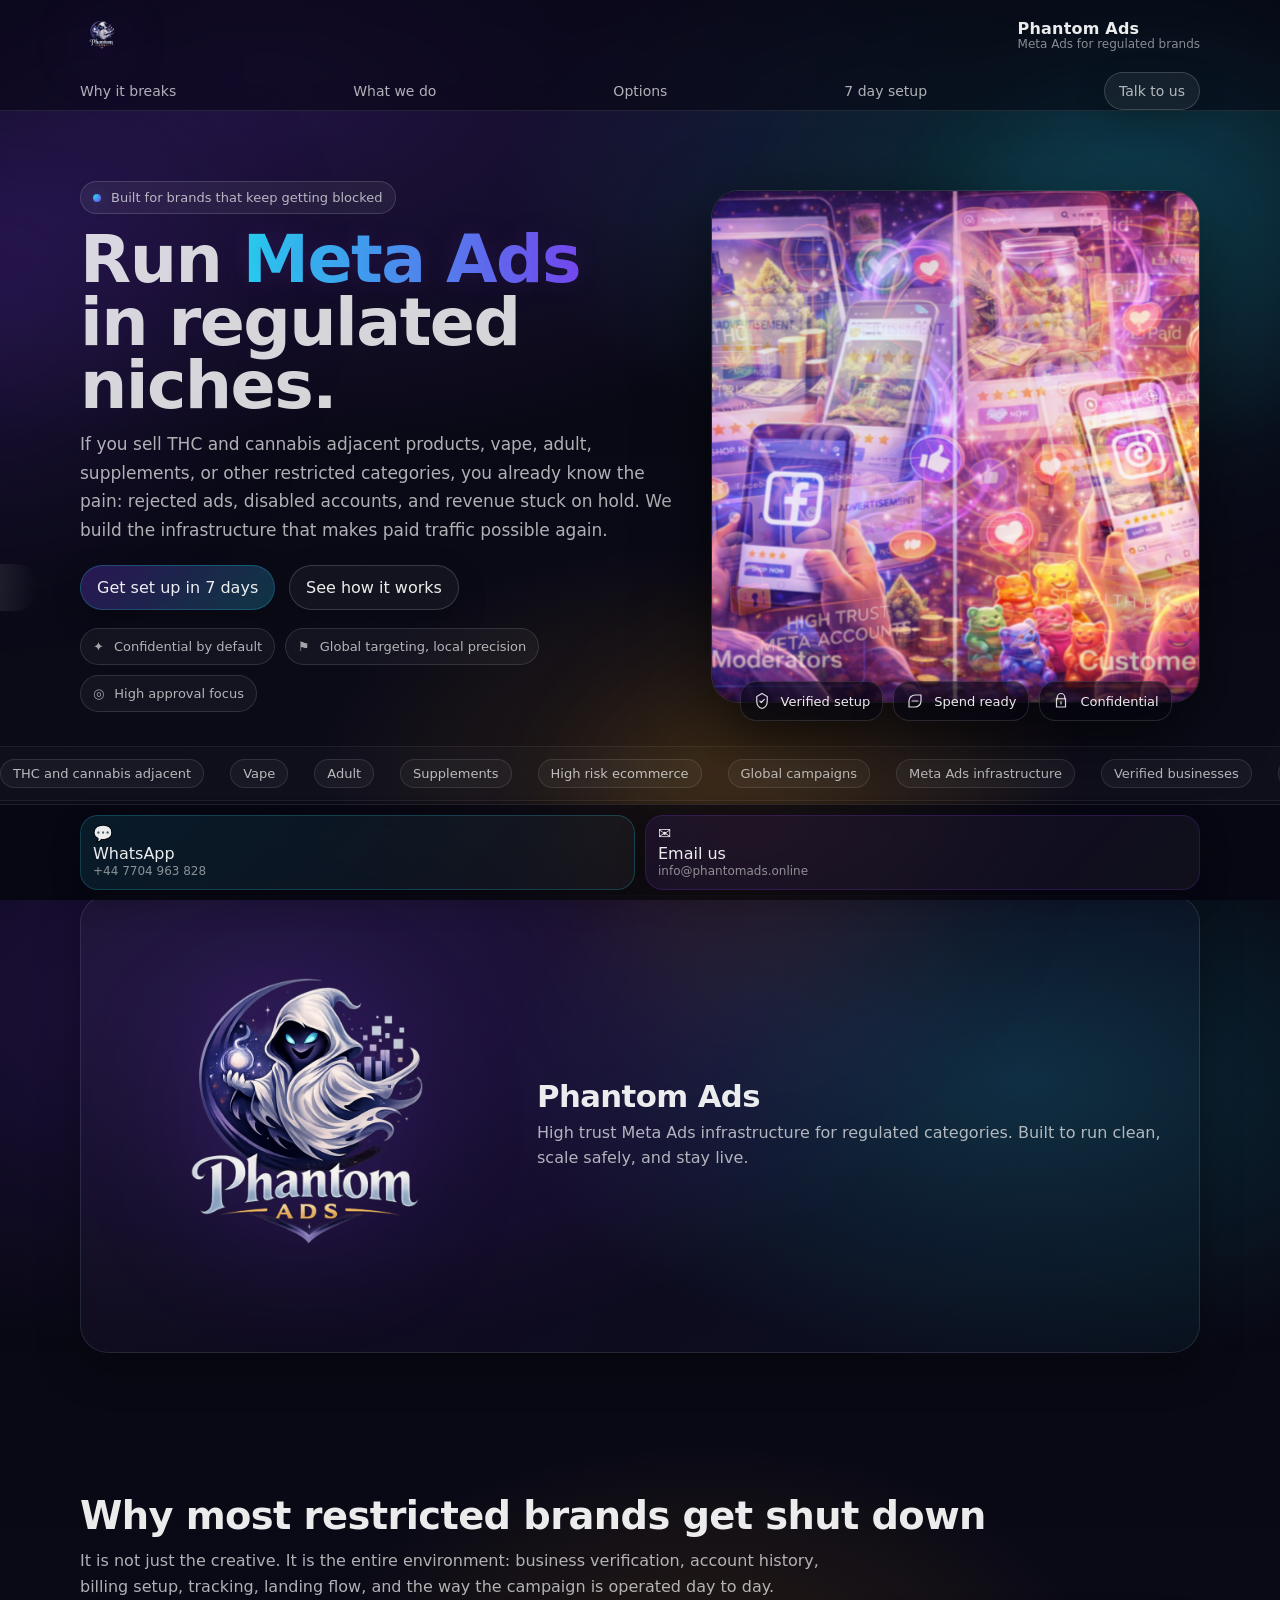
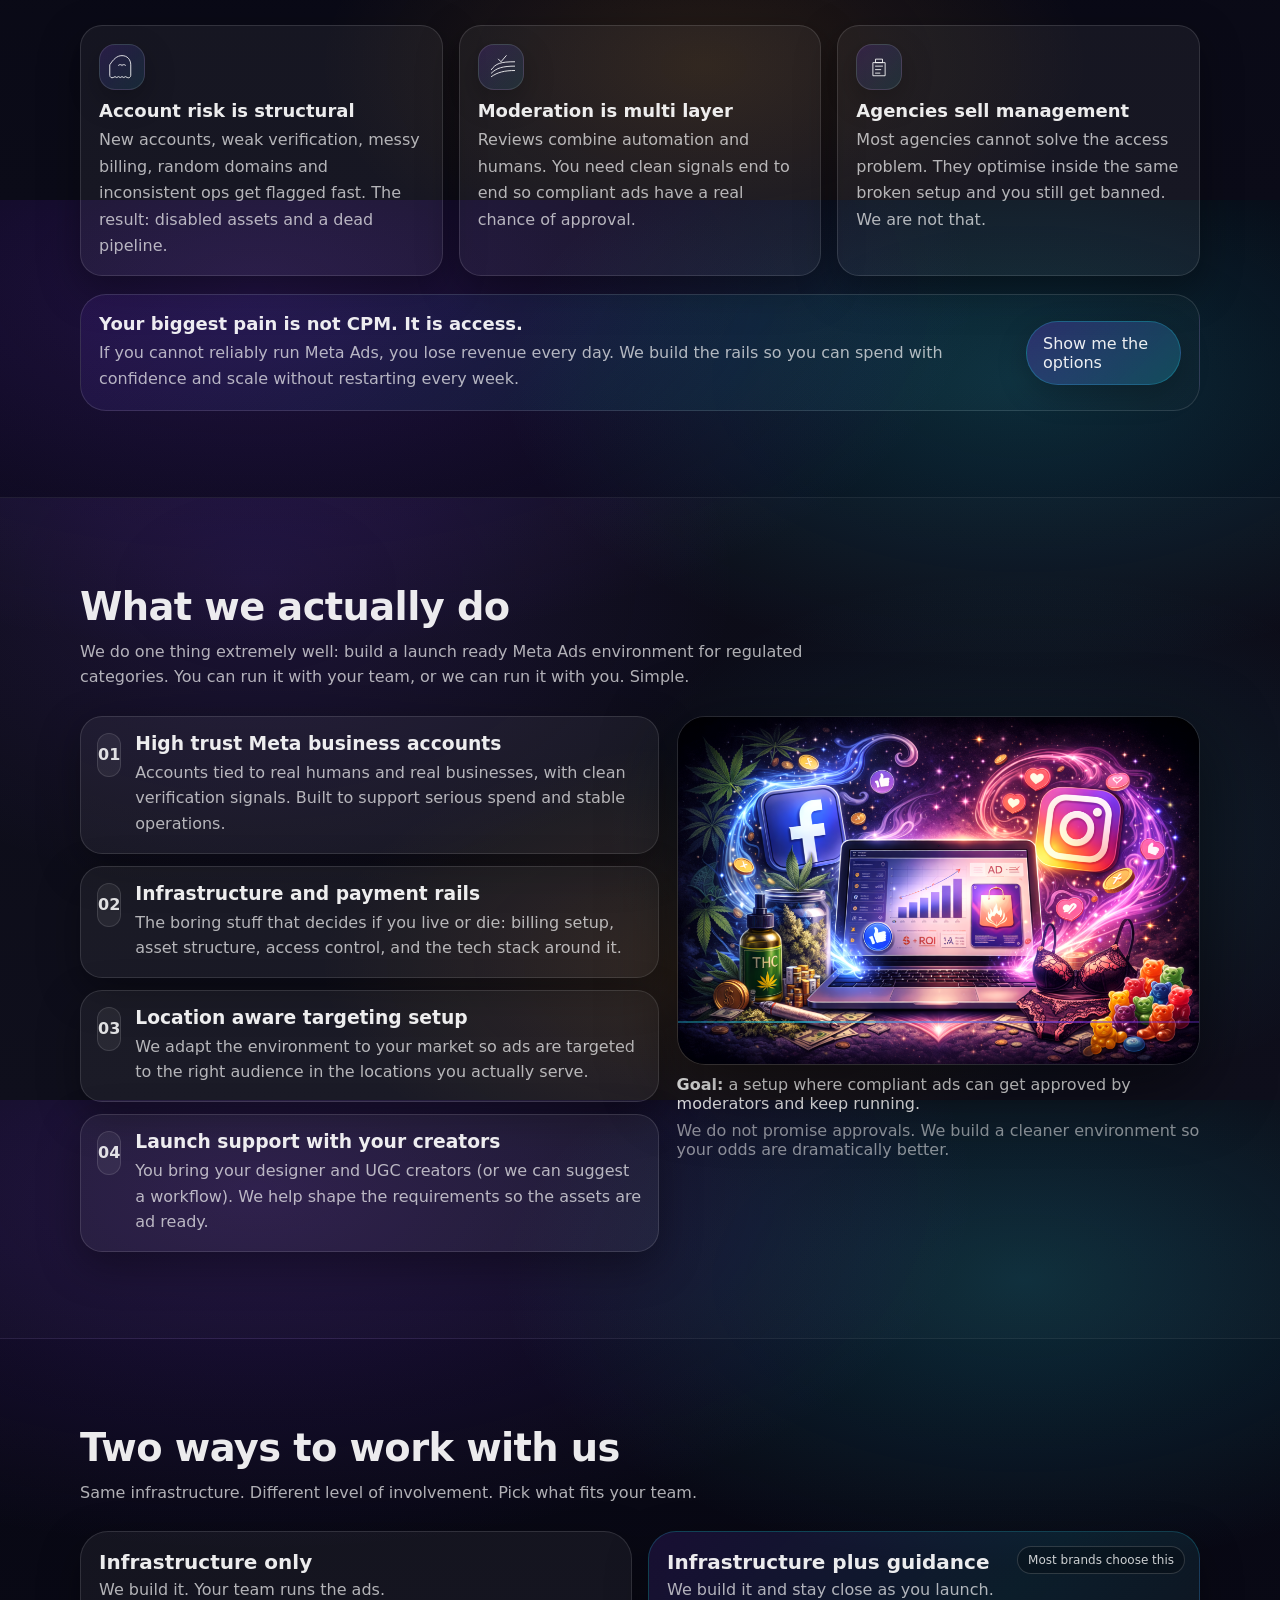
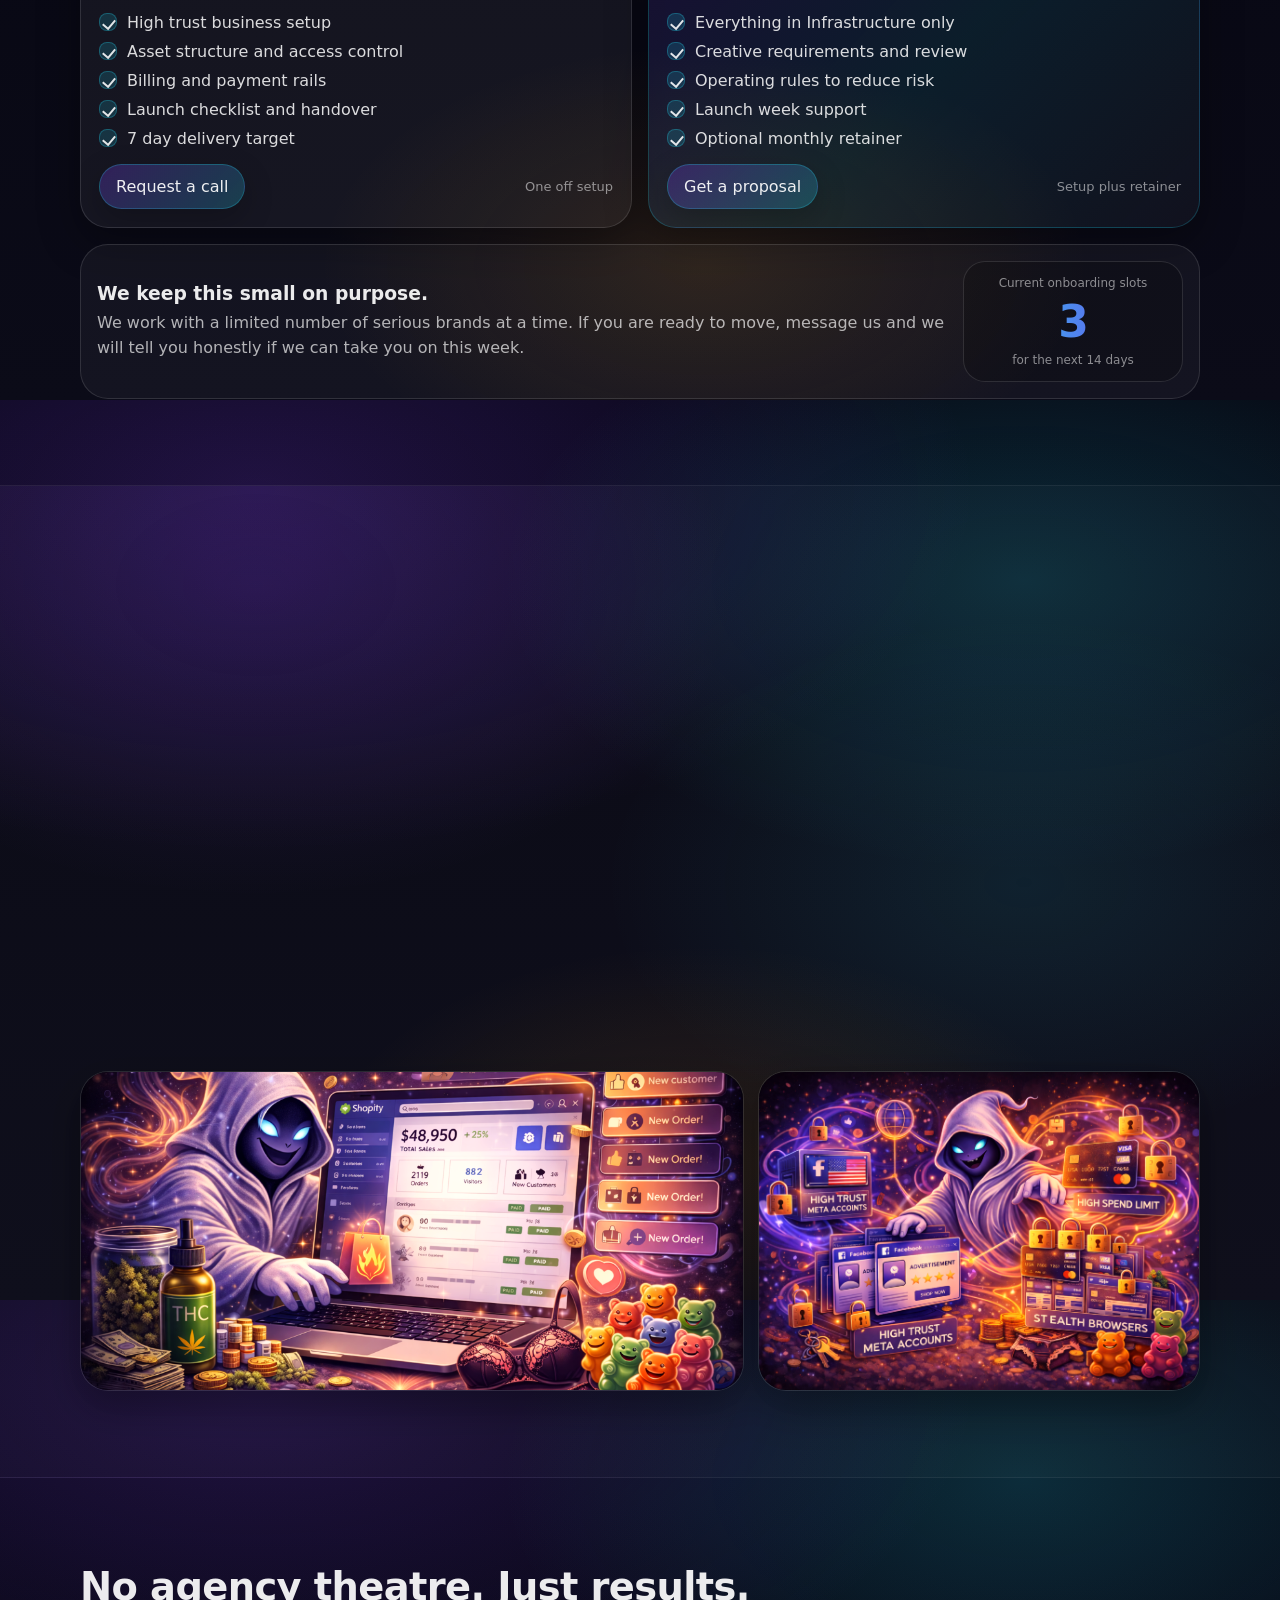
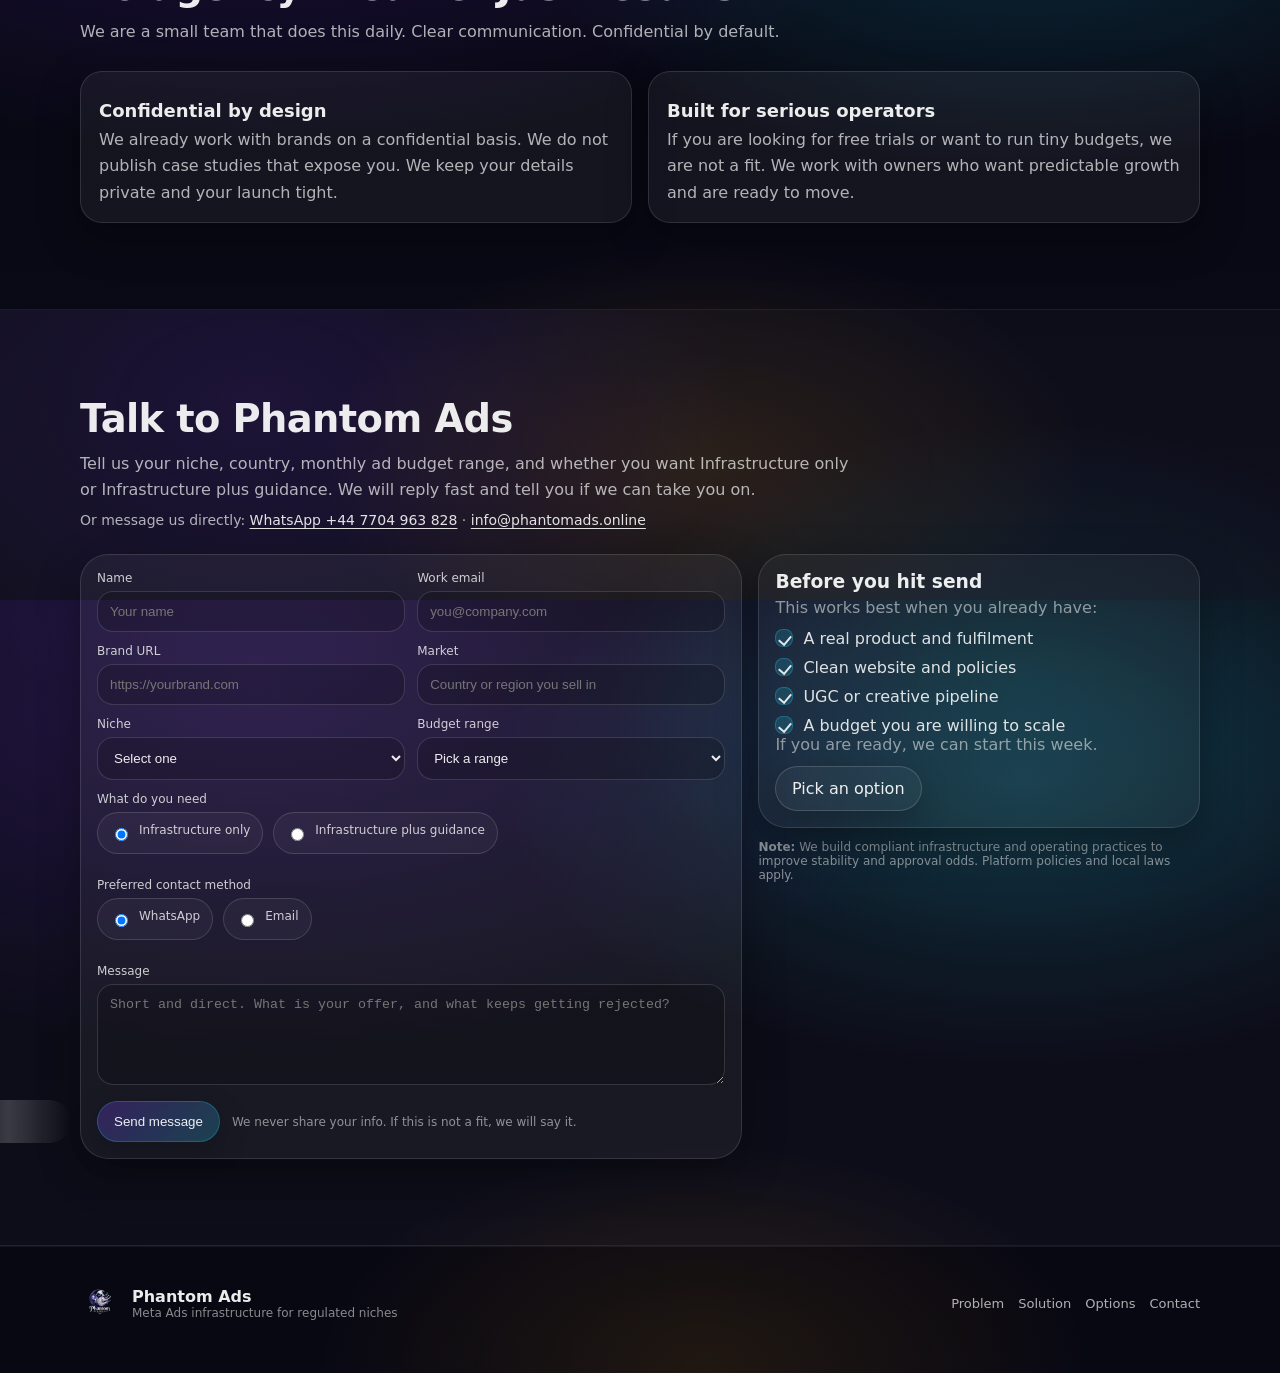
==== index.html @ 5876b4d7 "Add files via upload" ====
<!doctype html>
<html lang="en">
<head>
  <meta charset="utf-8" />
  <meta name="viewport" content="width=device-width, initial-scale=1" />
  <title>Phantom Ads | Meta Ads infrastructure for regulated brands</title>
  <meta name="description" content="Run Meta Ads in regulated niches with a complete infrastructure: high trust business accounts, payment rails and launch-ready setup in 7 days. Confidential, direct, not an agency." />
  <meta name="theme-color" content="#0b0b12" />
  <link rel="icon" href="assets/logo.png" />
  <link rel="preload" href="assets/phantom-4.png" as="image" />
  <link rel="preload" href="assets/phantom-2.png" as="image" />
  <link rel="stylesheet" href="styles.css" />
</head>
<body>
  <div class="cursor-glow" aria-hidden="true"></div>
  <div class="noise" aria-hidden="true"></div>
  <div class="bg-orbs" aria-hidden="true">
    <span class="orb o1"></span>
    <span class="orb o2"></span>
    <span class="orb o3"></span>
  </div>

  <header class="topbar">
    <a class="brand" href="#top" aria-label="Phantom Ads home">
      <img src="assets/logo.png" alt="Phantom Ads logo" />
      <span class="brand-text">
        <span class="brand-name">Phantom Ads</span>
        <span class="brand-tag">Meta Ads for regulated brands</span>
      </span>
    </a>

    <nav class="nav">
      <a href="#problem">Why it breaks</a>
      <a href="#solution">What we do</a>
      <a href="#options">Options</a>
      <a href="#process">7 day setup</a>
      <a class="btn small" href="#contact">Talk to us</a>
    </nav>
    <button class="nav-toggle" aria-label="Open menu" aria-expanded="false">
      <span></span><span></span><span></span>
    </button>
  </header>

  <main id="top">
    <section class="hero">
      <div class="hero-grid">
        <div class="hero-copy">
          <div class="pill reveal">
            <span class="dot"></span>
            Built for brands that keep getting blocked
          </div>

          <h1 class="reveal">
            <span class="kicker">Run</span>
            <span class="shimmer">Meta Ads</span>
            <span class="kicker">in regulated niches.</span>
          </h1>

          <p class="lead reveal">
            If you sell THC and cannabis adjacent products, vape, adult, supplements, or other restricted categories,
            you already know the pain: rejected ads, disabled accounts, and revenue stuck on hold.
            We build the infrastructure that makes paid traffic possible again.
          </p>

          <div class="hero-cta reveal">
            <a class="btn primary" href="#contact">
              Get set up in 7 days
              <span class="btn-glint" aria-hidden="true"></span>
            </a>
            <a class="btn ghost" href="#solution">
              See how it works
            </a>
          </div>

          <div class="hero-proof reveal">
            <div class="mini">
              <span class="mini-ico" aria-hidden="true">✦</span>
              Confidential by default
            </div>
            <div class="mini">
              <span class="mini-ico" aria-hidden="true">⚑</span>
              Global targeting, local precision
            </div>
            <div class="mini">
              <span class="mini-ico" aria-hidden="true">◎</span>
              High approval focus
            </div>
          </div>
        </div>

        <div class="hero-art">
          <div class="parallax" data-parallax>
            <img class="layer l1" src="assets/phantom-4.png" alt="Phantom themed illustration: high trust Meta accounts and spend limits" />
            <img class="layer l2" src="assets/phantom-2.png" alt="Phantom themed illustration: customers seeing ads on Facebook and Instagram" />
            <img class="layer l3" src="assets/phantom-1.png" alt="Phantom Ads logo artwork" />
            <div class="halo" aria-hidden="true"></div>
          </div>

          <div class="floating-cards" aria-hidden="true">
            <div class="float-card fc1">
              <span class="fc-ico">
                <svg viewBox="0 0 24 24" fill="none" aria-hidden="true">
                  <path d="M12 2l7 4v6c0 5-3 9-7 10C8 21 5 17 5 12V6l7-4Z" stroke="currentColor" stroke-width="1.6" />
                  <path d="M9.2 12.1l1.9 1.9 3.9-4.1" stroke="currentColor" stroke-width="1.6" stroke-linecap="round" stroke-linejoin="round"/>
                </svg>
              </span>
              <span>Verified setup</span>
            </div>
            <div class="float-card fc2">
              <span class="fc-ico">
                <svg viewBox="0 0 24 24" fill="none" aria-hidden="true">
                  <path d="M4 12c0-4.4 3.6-8 8-8h8v8c0 4.4-3.6 8-8 8H4v-8Z" stroke="currentColor" stroke-width="1.6"/>
                  <path d="M8 12h8" stroke="currentColor" stroke-width="1.6" stroke-linecap="round"/>
                </svg>
              </span>
              <span>Spend ready</span>
            </div>
            <div class="float-card fc3">
              <span class="fc-ico">
                <svg viewBox="0 0 24 24" fill="none" aria-hidden="true">
                  <path d="M7 9V7a5 5 0 0 1 10 0v2" stroke="currentColor" stroke-width="1.6" stroke-linecap="round"/>
                  <path d="M6 9h12v11H6V9Z" stroke="currentColor" stroke-width="1.6"/>
                  <path d="M12 13v3" stroke="currentColor" stroke-width="1.6" stroke-linecap="round"/>
                </svg>
              </span>
              <span>Confidential</span>
            </div>
          </div>
        </div>
      </div>

      <div class="marquee" aria-hidden="true">
        <div class="marquee-track">
          <span>THC and cannabis adjacent</span>
          <span>Vape</span>
          <span>Adult</span>
          <span>Supplements</span>
          <span>High risk ecommerce</span>
          <span>Global campaigns</span>
          <span>Meta Ads infrastructure</span>
          <span>Verified businesses</span>
          <span>THC and cannabis adjacent</span>
          <span>Vape</span>
          <span>Adult</span>
          <span>Supplements</span>
        </div>
      </div>
    </section>


    <section class="logo-band">
      <div class="wrap logo-wrap">
        <img class="logo-full reveal" src="assets/logo.png" alt="Phantom Ads full logo" />
        <div class="logo-copy reveal">
          <h2>Phantom Ads</h2>
          <p class="sub">
            High trust Meta Ads infrastructure for regulated categories. Built to run clean, scale safely, and stay live.
          </p>
        </div>
      </div>
    </section>

    <section id="problem" class="section">
      <div class="wrap">
        <div class="section-head">
          <h2 class="reveal">Why most restricted brands get shut down</h2>
          <p class="reveal sub">
            It is not just the creative. It is the entire environment: business verification, account history,
            billing setup, tracking, landing flow, and the way the campaign is operated day to day.
          </p>
        </div>

        <div class="grid3">
          <article class="card tilt reveal">
            <div class="card-ico phantom">
              <svg viewBox="0 0 64 64" fill="none" aria-hidden="true">
                <path d="M32 6c12 0 20 9 20 21v24c0 4-4 7-8 5l-4-2-4 2-4-2-4 2-4-2-4 2-4-2-4 2c-4 2-8-1-8-5V27C12 15 20 6 32 6Z" stroke="currentColor" stroke-width="2.2" />
                <path d="M24 28c2-2 6-2 8 0" stroke="currentColor" stroke-width="2.2" stroke-linecap="round"/>
                <path d="M32 28c2-2 6-2 8 0" stroke="currentColor" stroke-width="2.2" stroke-linecap="round"/>
              </svg>
            </div>
            <h3>Account risk is structural</h3>
            <p>
              New accounts, weak verification, messy billing, random domains and inconsistent ops
              get flagged fast. The result: disabled assets and a dead pipeline.
            </p>
          </article>

          <article class="card tilt reveal" style="transition-delay:80ms">
            <div class="card-ico phantom">
              <svg viewBox="0 0 64 64" fill="none" aria-hidden="true">
                <path d="M10 38c10-14 20-18 54-18" stroke="currentColor" stroke-width="2.2" stroke-linecap="round"/>
                <path d="M10 46c12-12 26-16 54-16" stroke="currentColor" stroke-width="2.2" stroke-linecap="round"/>
                <path d="M10 54c14-10 30-14 54-14" stroke="currentColor" stroke-width="2.2" stroke-linecap="round"/>
                <path d="M26 14l6 6 12-14" stroke="currentColor" stroke-width="2.2" stroke-linecap="round" stroke-linejoin="round"/>
              </svg>
            </div>
            <h3>Moderation is multi layer</h3>
            <p>
              Reviews combine automation and humans. You need clean signals end to end so
              compliant ads have a real chance of approval.
            </p>
          </article>

          <article class="card tilt reveal" style="transition-delay:160ms">
            <div class="card-ico phantom">
              <svg viewBox="0 0 64 64" fill="none" aria-hidden="true">
                <path d="M18 22h28v30H18V22Z" stroke="currentColor" stroke-width="2.2"/>
                <path d="M24 14h16v8H24v-8Z" stroke="currentColor" stroke-width="2.2"/>
                <path d="M24 30h16" stroke="currentColor" stroke-width="2.2" stroke-linecap="round"/>
                <path d="M24 38h12" stroke="currentColor" stroke-width="2.2" stroke-linecap="round"/>
                <path d="M24 46h10" stroke="currentColor" stroke-width="2.2" stroke-linecap="round"/>
              </svg>
            </div>
            <h3>Agencies sell management</h3>
            <p>
              Most agencies cannot solve the access problem. They optimise inside the same broken setup
              and you still get banned. We are not that.
            </p>
          </article>
        </div>

        <div class="callout reveal">
          <div class="callout-left">
            <h3>Your biggest pain is not CPM. It is access.</h3>
            <p>
              If you cannot reliably run Meta Ads, you lose revenue every day. We build the rails so you can
              spend with confidence and scale without restarting every week.
            </p>
          </div>
          <a class="btn primary" href="#options">Show me the options</a>
        </div>
      </div>
    </section>

    <section id="solution" class="section alt">
      <div class="wrap">
        <div class="section-head">
          <h2 class="reveal">What we actually do</h2>
          <p class="reveal sub">
            We do one thing extremely well: build a launch ready Meta Ads environment for regulated categories.
            You can run it with your team, or we can run it with you. Simple.
          </p>
        </div>

        <div class="split">
          <div class="stack">
            <article class="step tilt reveal">
              <div class="step-num">01</div>
              <div>
                <h3>High trust Meta business accounts</h3>
                <p>
                  Accounts tied to real humans and real businesses, with clean verification signals.
                  Built to support serious spend and stable operations.
                </p>
              </div>
            </article>

            <article class="step tilt reveal" style="transition-delay:80ms">
              <div class="step-num">02</div>
              <div>
                <h3>Infrastructure and payment rails</h3>
                <p>
                  The boring stuff that decides if you live or die: billing setup, asset structure,
                  access control, and the tech stack around it.
                </p>
              </div>
            </article>

            <article class="step tilt reveal" style="transition-delay:160ms">
              <div class="step-num">03</div>
              <div>
                <h3>Location aware targeting setup</h3>
                <p>
                  We adapt the environment to your market so ads are targeted to the right audience
                  in the locations you actually serve.
                </p>
              </div>
            </article>

            <article class="step tilt reveal" style="transition-delay:240ms">
              <div class="step-num">04</div>
              <div>
                <h3>Launch support with your creators</h3>
                <p>
                  You bring your designer and UGC creators (or we can suggest a workflow).
                  We help shape the requirements so the assets are ad ready.
                </p>
              </div>
            </article>
          </div>

          <aside class="showcase reveal">
            <div class="showcase-frame" data-parallax>
              <img src="assets/phantom-5.png" alt="Phantom illustration: new orders and dashboard" />
              <div class="glowline" aria-hidden="true"></div>
            </div>
            <div class="showcase-caption">
              <p><strong>Goal:</strong> a setup where compliant ads can get approved by moderators and keep running.</p>
              <p class="muted">We do not promise approvals. We build a cleaner environment so your odds are dramatically better.</p>
            </div>
          </aside>
        </div>
      </div>
    </section>

    <section id="options" class="section">
      <div class="wrap">
        <div class="section-head">
          <h2 class="reveal">Two ways to work with us</h2>
          <p class="reveal sub">
            Same infrastructure. Different level of involvement. Pick what fits your team.
          </p>
        </div>

        <div class="pricing">
          <article class="price-card tilt reveal">
            <div class="pc-top">
              <h3>Infrastructure only</h3>
              <p class="pc-sub">We build it. Your team runs the ads.</p>
            </div>
            <ul class="pc-list">
              <li><span class="tick"></span>High trust business setup</li>
              <li><span class="tick"></span>Asset structure and access control</li>
              <li><span class="tick"></span>Billing and payment rails</li>
              <li><span class="tick"></span>Launch checklist and handover</li>
              <li><span class="tick"></span>7 day delivery target</li>
            </ul>
            <div class="pc-cta">
              <a class="btn primary" href="#contact">Request a call</a>
              <span class="pc-note">One off setup</span>
            </div>
          </article>

          <article class="price-card featured tilt reveal" style="transition-delay:120ms">
            <div class="badge">Most brands choose this</div>
            <div class="pc-top">
              <h3>Infrastructure plus guidance</h3>
              <p class="pc-sub">We build it and stay close as you launch.</p>
            </div>
            <ul class="pc-list">
              <li><span class="tick"></span>Everything in Infrastructure only</li>
              <li><span class="tick"></span>Creative requirements and review</li>
              <li><span class="tick"></span>Operating rules to reduce risk</li>
              <li><span class="tick"></span>Launch week support</li>
              <li><span class="tick"></span>Optional monthly retainer</li>
            </ul>
            <div class="pc-cta">
              <a class="btn primary" href="#contact">Get a proposal</a>
              <span class="pc-note">Setup plus retainer</span>
            </div>
          </article>
        </div>

        <div class="scarcity reveal">
          <div class="scar-left">
            <h3>We keep this small on purpose.</h3>
            <p>
              We work with a limited number of serious brands at a time. If you are ready to move,
              message us and we will tell you honestly if we can take you on this week.
            </p>
          </div>
          <div class="scar-right">
            <div class="slots">
              <span class="slots-title">Current onboarding slots</span>
              <span class="slots-num" id="slots">3</span>
              <span class="slots-sub">for the next 14 days</span>
            </div>
          </div>
        </div>

      </div>
    </section>

    <section id="process" class="section alt">
      <div class="wrap">
        <div class="section-head">
          <h2 class="reveal">What happens in 7 days</h2>
          <p class="reveal sub">
            Simple steps. Clear deliverables. No agency fog.
          </p>
        </div>

        <div class="timeline">
          <div class="t-item reveal">
            <div class="t-dot"></div>
            <div class="t-body">
              <h3>Day 1: Fit check and requirements</h3>
              <p>We confirm your category, markets, offer, and what you already have. If it is not a fit, we say so.</p>
            </div>
          </div>

          <div class="t-item reveal" style="transition-delay:80ms">
            <div class="t-dot"></div>
            <div class="t-body">
              <h3>Day 2 to 4: Build the infrastructure</h3>
              <p>Business setup, assets, access control, payment rails, and the right structure for stable operations.</p>
            </div>
          </div>

          <div class="t-item reveal" style="transition-delay:160ms">
            <div class="t-dot"></div>
            <div class="t-body">
              <h3>Day 5 to 6: Creative and landing readiness</h3>
              <p>We align with your designer and UGC creators so ad assets match what is needed for review and performance.</p>
            </div>
          </div>

          <div class="t-item reveal" style="transition-delay:240ms">
            <div class="t-dot"></div>
            <div class="t-body">
              <h3>Day 7: Go live</h3>
              <p>Launch checklist, final permissions, and your first campaigns ready to run with the budget you choose.</p>
            </div>
          </div>
        </div>

        <div class="image-row reveal">
          <img class="img-card tilt" src="assets/phantom-3.png" alt="Phantom illustration: laptop with charts and social logos" />
          <img class="img-card tilt" src="assets/phantom-1.png" alt="Phantom Ads logo illustration" />
        </div>
      </div>
    </section>

    <section class="section">
      <div class="wrap">
        <div class="section-head">
          <h2 class="reveal">No agency theatre. Just results.</h2>
          <p class="reveal sub">We are a small team that does this daily. Clear communication. Confidential by default.</p>
        </div>

        <div class="grid2">
          <article class="card tilt reveal">
            <h3>Confidential by design</h3>
            <p>
              We already work with brands on a confidential basis. We do not publish case studies that expose you.
              We keep your details private and your launch tight.
            </p>
          </article>
          <article class="card tilt reveal" style="transition-delay:100ms">
            <h3>Built for serious operators</h3>
            <p>
              If you are looking for free trials or want to run tiny budgets, we are not a fit.
              We work with owners who want predictable growth and are ready to move.
            </p>
          </article>
        </div>
      </div>
    </section>

    <section id="contact" class="section alt">
      <div class="wrap">
        <div class="section-head">
          <h2 class="reveal">Talk to Phantom Ads</h2>
          <p class="reveal sub">
            Tell us your niche, country, monthly ad budget range, and whether you want Infrastructure only or Infrastructure plus guidance.
            We will reply fast and tell you if we can take you on.
          </p>
          <p class="reveal contact-direct">Or message us directly: <a href="https://wa.me/447704963828" target="_blank" rel="noopener">WhatsApp +44 7704 963 828</a> · <a href="mailto:info@phantomads.online">info@phantomads.online</a></p>
        </div>

        <div class="contact">
          <form class="form tilt reveal" id="leadForm">
            <div class="row">
              <label>
                <span>Name</span>
                <input required name="name" autocomplete="name" placeholder="Your name" />
              </label>
              <label>
                <span>Work email</span>
                <input required type="email" name="email" autocomplete="email" placeholder="you@company.com" />
              </label>
            </div>

            <div class="row">
              <label>
                <span>Brand URL</span>
                <input name="url" placeholder="https://yourbrand.com" />
              </label>
              <label>
                <span>Market</span>
                <input required name="market" placeholder="Country or region you sell in" />
              </label>
            </div>

            <div class="row">
              <label>
                <span>Niche</span>
                <select name="niche" required>
                  <option value="" selected disabled>Select one</option>
                  <option>THC and cannabis adjacent</option>
                  <option>Vape</option>
                  <option>Adult</option>
                  <option>Supplements</option>
                  <option>Other regulated category</option>
                </select>
              </label>
              <label>
                <span>Budget range</span>
                <select name="budget" required>
                  <option value="" selected disabled>Pick a range</option>
                  <option>5k to 15k per month</option>
                  <option>15k to 50k per month</option>
                  <option>50k plus per month</option>
                </select>
              </label>
            </div>

            <label>
              <span>What do you need</span>
              <div class="chips" role="group" aria-label="Service options">
                <label class="chip">
                  <input type="radio" name="service" value="Infrastructure only" checked />
                  <span>Infrastructure only</span>
                </label>
                <label class="chip">
                  <input type="radio" name="service" value="Infrastructure plus guidance" />
                  <span>Infrastructure plus guidance</span>
                </label>
              </div>
            </label>

            <label>
              <span>Preferred contact method</span>
              <div class="chips" role="group" aria-label="Preferred contact method">
                <label class="chip">
                  <input type="radio" name="contact_method" value="WhatsApp" checked />
                  <span>WhatsApp</span>
                </label>
                <label class="chip">
                  <input type="radio" name="contact_method" value="Email" />
                  <span>Email</span>
                </label>
              </div>
            </label>

            <label>
              <span>Message</span>
              <textarea name="message" rows="5" placeholder="Short and direct. What is your offer, and what keeps getting rejected?"></textarea>
            </label>

            <div class="form-actions">
              <button class="btn primary" type="submit">
                Send message
                <span class="btn-glint" aria-hidden="true"></span>
              </button>
              <p class="fine">
                We never share your info. If this is not a fit, we will say it.
              </p>
            </div>

            <div class="form-toast" id="toast" role="status" aria-live="polite"></div>
          </form>

          <aside class="side reveal">
            <div class="side-card tilt">
              <h3>Before you hit send</h3>
              <p class="muted">This works best when you already have:</p>
              <ul class="side-list">
                <li><span class="tick"></span>A real product and fulfilment</li>
                <li><span class="tick"></span>Clean website and policies</li>
                <li><span class="tick"></span>UGC or creative pipeline</li>
                <li><span class="tick"></span>A budget you are willing to scale</li>
              </ul>
              <p class="muted">If you are ready, we can start this week.</p>
              <a class="btn ghost" href="#options">Pick an option</a>
            </div>

            <div class="legal muted">
              <p><strong>Note:</strong> We build compliant infrastructure and operating practices to improve stability and approval odds. Platform policies and local laws apply.</p>
            </div>
          </aside>
        </div>
      </div>
    </section>

    <footer class="footer">
      <div class="wrap foot">
        <div class="foot-left">
          <img src="assets/logo.png" alt="" />
          <div>
            <div class="foot-title">Phantom Ads</div>
            <div class="foot-sub">Meta Ads infrastructure for regulated niches</div>
          </div>
        </div>
        <div class="foot-right">
          <a href="#problem">Problem</a>
          <a href="#solution">Solution</a>
          <a href="#options">Options</a>
          <a href="#contact">Contact</a>
        </div>
      </div>
    </footer>
  </main>


  <div class="bottom-bar" role="navigation" aria-label="Quick contact">
    <div class="bottom-inner">
      <a class="bb-btn bb-whatsapp" href="https://wa.me/447704963828" target="_blank" rel="noopener" aria-label="Chat on WhatsApp">
        <span class="bb-ico" aria-hidden="true">💬</span>
        WhatsApp
        <span class="bb-sub">+44 7704 963 828</span>
      </a>
      <a class="bb-btn bb-email" href="mailto:info@phantomads.online" aria-label="Email Phantom Ads">
        <span class="bb-ico" aria-hidden="true">✉️</span>
        Email us
        <span class="bb-sub">info@phantomads.online</span>
      </a>
    </div>
  </div>

  <script src="script.js"></script>
</body>
</html>
---- styles.css ----
:root{
  --bg:#060611;
  --bg2:#0b0b18;
  --card:rgba(255,255,255,.06);
  --card2:rgba(255,255,255,.09);
  --text:rgba(255,255,255,.92);
  --muted:rgba(255,255,255,.68);
  --muted2:rgba(255,255,255,.52);
  --line:rgba(255,255,255,.12);
  --glow1:#7c3aed;
  --glow2:#22d3ee;
  --glow3:#f59e0b;
  --radius:22px;
  --shadow: 0 20px 70px rgba(0,0,0,.55);
  --shadow2: 0 14px 40px rgba(0,0,0,.35);
  --max:1120px;
  --ease:cubic-bezier(.22,1,.36,1);
}
*{box-sizing:border-box}
html,body{height:100%}
body{
  margin:0;
  font-family: ui-sans-serif, system-ui, -apple-system, Segoe UI, Roboto, Helvetica, Arial, "Apple Color Emoji","Segoe UI Emoji";
  color:var(--text);
  background:
    radial-gradient(1200px 600px at 20% 10%, rgba(124,58,237,.22), transparent 60%),
    radial-gradient(900px 500px at 80% 20%, rgba(34,211,238,.18), transparent 58%),
    radial-gradient(700px 400px at 55% 85%, rgba(245,158,11,.12), transparent 55%),
    linear-gradient(180deg, var(--bg), var(--bg2));
  overflow-x:hidden;
}
a{color:inherit;text-decoration:none}
img{max-width:100%;display:block}
.wrap{width:min(var(--max), calc(100% - 40px)); margin:0 auto}
.noise{
  position:fixed; inset:0;
  background-image:url("data:image/svg+xml,%3Csvg xmlns='http://www.w3.org/2000/svg' width='120' height='120'%3E%3Cfilter id='n'%3E%3CfeTurbulence type='fractalNoise' baseFrequency='.9' numOctaves='3' stitchTiles='stitch'/%3E%3C/filter%3E%3Crect width='120' height='120' filter='url(%23n)' opacity='.22'/%3E%3C/svg%3E");
  mix-blend-mode:overlay;
  opacity:.26;
  pointer-events:none;
  z-index:1;
}
.bg-orbs{position:fixed; inset:0; pointer-events:none; z-index:0}
.orb{
  position:absolute;
  width:520px;height:520px;border-radius:999px;
  filter: blur(70px);
  opacity:.35;
  transform: translate3d(0,0,0);
  animation: floaty 14s var(--ease) infinite;
}
.o1{left:-180px; top:120px; background: radial-gradient(circle at 30% 30%, rgba(124,58,237,.7), transparent 60%)}
.o2{right:-220px; top:60px; background: radial-gradient(circle at 30% 30%, rgba(34,211,238,.55), transparent 62%); animation-delay:-4s}
.o3{left:45%; bottom:-260px; background: radial-gradient(circle at 30% 30%, rgba(245,158,11,.35), transparent 62%); animation-delay:-8s}
@keyframes floaty{
  0%,100%{transform:translate3d(0,0,0) scale(1)}
  50%{transform:translate3d(0,-16px,0) scale(1.04)}
}

/* cursor glow */
.cursor-glow{
  position:fixed; left:0; top:0;
  width:460px; height:460px;
  margin:-230px 0 0 -230px;
  border-radius:999px;
  background: radial-gradient(circle at 30% 30%, rgba(34,211,238,.16), rgba(124,58,237,.12), transparent 60%);
  filter: blur(18px);
  pointer-events:none;
  z-index:2;
  opacity:.0;
  transition: opacity .25s var(--ease);
}
@media (hover:none){ .cursor-glow{display:none} }

/* topbar */
.topbar{
  position:sticky; top:0; z-index:40;
  backdrop-filter: blur(14px);
  background: rgba(6,6,17,.55);
  border-bottom: 1px solid rgba(255,255,255,.10);
}
.topbar .brand{
  display:flex; align-items:center; gap:12px;
  padding:14px 0;
}
.topbar .brand img{width:44px;height:44px; object-fit:contain; filter: drop-shadow(0 10px 30px rgba(124,58,237,.35))}
.brand-text{display:flex;flex-direction:column; line-height:1.05}
.brand-name{font-weight:820; letter-spacing:.2px}
.brand-tag{font-size:12px; color:var(--muted2)}
.topbar{padding:0 20px}
.topbar > *{max-width:var(--max); margin:0 auto; display:flex; align-items:center; justify-content:space-between; gap:16px}
.nav{display:flex; gap:18px; align-items:center}
.nav a{color:var(--muted); font-size:14px; transition: color .2s var(--ease)}
.nav a:hover{color:var(--text)}
.nav-toggle{display:none; background:transparent; border:0; padding:10px; cursor:pointer}
.nav-toggle span{display:block;width:22px;height:2px;background:rgba(255,255,255,.72); margin:5px 0;border-radius:2px}

.btn{
  position:relative;
  display:inline-flex; align-items:center; justify-content:center;
  gap:10px;
  padding:12px 16px;
  border-radius:999px;
  border:1px solid rgba(255,255,255,.16);
  background: rgba(255,255,255,.06);
  color:var(--text);
  box-shadow: 0 10px 30px rgba(0,0,0,.22);
  transition: transform .22s var(--ease), background .22s var(--ease), border-color .22s var(--ease);
  cursor:pointer;
  will-change: transform;
}
.btn:hover{transform: translateY(-2px) scale(1.01); border-color: rgba(255,255,255,.28); background: rgba(255,255,255,.09)}
.btn:active{transform: translateY(0) scale(.99)}
.btn.small{padding:10px 14px; font-size:14px}
.btn.primary{
  border-color: rgba(34,211,238,.25);
  background: linear-gradient(135deg, rgba(124,58,237,.28), rgba(34,211,238,.22));
}
.btn.ghost{
  background: rgba(255,255,255,.04);
}
.btn-glint{
  position:absolute; inset:-2px;
  border-radius:999px;
  background: linear-gradient(90deg, transparent, rgba(255,255,255,.35), transparent);
  transform: translateX(-120%);
  opacity:.55;
  pointer-events:none;
}
.btn.primary:hover .btn-glint{animation: glint 1.2s var(--ease) both}
@keyframes glint{
  to{transform: translateX(120%)}
}

/* sections */
.section{position:relative; padding:86px 0; z-index:3}
.section.alt{
  background: radial-gradient(800px 520px at 20% 10%, rgba(124,58,237,.14), transparent 60%),
              radial-gradient(700px 440px at 80% 40%, rgba(34,211,238,.10), transparent 60%),
              rgba(255,255,255,.02);
  border-top:1px solid rgba(255,255,255,.06);
  border-bottom:1px solid rgba(255,255,255,.06);
}
.section-head{margin-bottom:26px}
.section-head h2{margin:0 0 10px; font-size: clamp(26px, 3vw, 42px); letter-spacing:-.6px}
.sub{margin:0; max-width:780px; color:var(--muted); font-size:16px; line-height:1.6}

/* hero */
.hero{padding:70px 0 40px; position:relative; z-index:3}
.hero-grid{
  width:min(var(--max), calc(100% - 40px)); margin:0 auto;
  display:grid; grid-template-columns: 1.1fr .9fr;
  gap:34px;
  align-items:center;
}
.pill{
  display:inline-flex; align-items:center; gap:10px;
  padding:8px 12px;
  border-radius:999px;
  border:1px solid rgba(255,255,255,.14);
  background: rgba(255,255,255,.06);
  color:var(--muted);
  font-size:13px;
}
.dot{
  width:8px;height:8px;border-radius:999px;
  background: radial-gradient(circle at 30% 30%, rgba(34,211,238,1), rgba(124,58,237,1));
  box-shadow: 0 0 18px rgba(34,211,238,.35);
}
h1{margin:14px 0 12px; font-size: clamp(42px, 5.2vw, 76px); line-height:.95; letter-spacing:-1.6px}
.kicker{display:inline-block; opacity:.9}
.shimmer{
  display:inline-block;
  background: linear-gradient(90deg, rgba(34,211,238,1), rgba(124,58,237,1), rgba(245,158,11,1));
  background-size: 220% 100%;
  -webkit-background-clip:text;
  background-clip:text;
  color:transparent;
  animation: shimmer 5s linear infinite;
  text-shadow: 0 0 28px rgba(124,58,237,.14);
}
@keyframes shimmer{0%{background-position:0% 50%}100%{background-position:220% 50%}}
.lead{margin:0; color:var(--muted); font-size:17px; line-height:1.7; max-width:640px}
.hero-cta{display:flex; gap:14px; flex-wrap:wrap; margin-top:20px}
.hero-proof{display:flex; gap:10px; flex-wrap:wrap; margin-top:18px}
.mini{
  display:flex; align-items:center; gap:10px;
  padding:10px 12px;
  border-radius:999px;
  border:1px solid rgba(255,255,255,.12);
  background: rgba(255,255,255,.04);
  color:var(--muted);
  font-size:13px;
}
.mini-ico{opacity:.9}
.hero-art{position:relative}
.parallax{
  position:relative;
  border-radius: 28px;
  overflow:hidden;
  box-shadow: var(--shadow);
  border:1px solid rgba(255,255,255,.12);
  background: rgba(0,0,0,.25);
  aspect-ratio: 1/1.05;
}
.layer{
  position:absolute; inset:0;
  width:100%; height:100%; object-fit:cover;
  transform: translate3d(0,0,0) scale(1.05);
  will-change: transform;
  filter: saturate(1.07) contrast(1.06);
}
.l1{opacity:.95}
.l2{opacity:.72; mix-blend-mode:screen}
.l3{opacity:.55; mix-blend-mode:lighten}
.halo{
  position:absolute; inset:-10%;
  background: radial-gradient(circle at 30% 30%, rgba(34,211,238,.12), rgba(124,58,237,.10), transparent 60%);
  filter: blur(18px);
  animation: halo 8s var(--ease) infinite;
}
@keyframes halo{0%,100%{transform:translate3d(0,0,0)}50%{transform:translate3d(10px,-10px,0)}}
.floating-cards{position:absolute; inset:auto 0 -18px 0; display:flex; justify-content:center; gap:10px; pointer-events:none}
.float-card{
  pointer-events:none;
  display:flex; align-items:center; gap:10px;
  padding:10px 12px;
  border-radius: 16px;
  border:1px solid rgba(255,255,255,.12);
  background: rgba(6,6,17,.62);
  box-shadow: var(--shadow2);
  color:var(--text);
  font-size:13px;
  transform: translateY(0);
  animation: bob 4.8s var(--ease) infinite;
}
.fc1{animation-delay:-.5s}
.fc2{animation-delay:-1.2s}
.fc3{animation-delay:-1.8s}
@keyframes bob{
  0%,100%{transform: translateY(0)}
  50%{transform: translateY(-8px)}
}
.fc-ico{width:18px;height:18px; color: rgba(255,255,255,.85)}
.fc-ico svg{width:18px;height:18px}

.marquee{
  margin-top:34px;
  border-top:1px solid rgba(255,255,255,.06);
  border-bottom:1px solid rgba(255,255,255,.06);
  background: rgba(255,255,255,.02);
  overflow:hidden;
}
.marquee-track{
  display:flex;
  gap:26px;
  padding:12px 0;
  white-space:nowrap;
  animation: marquee 22s linear infinite;
  color:rgba(255,255,255,.70);
  font-size:13px;
}
.marquee-track span{
  padding:6px 12px;
  border:1px solid rgba(255,255,255,.10);
  border-radius:999px;
  background: rgba(255,255,255,.04);
}
@keyframes marquee{0%{transform:translateX(0)}100%{transform:translateX(-50%)}}

/* cards */
.grid3{display:grid; grid-template-columns: repeat(3,1fr); gap:16px; margin-top:18px}
.grid2{display:grid; grid-template-columns: repeat(2,1fr); gap:16px}
.card{
  border-radius: var(--radius);
  border:1px solid rgba(255,255,255,.12);
  background: rgba(255,255,255,.05);
  padding:18px 18px 16px;
  box-shadow: var(--shadow2);
}
.card h3{margin:10px 0 6px; font-size:18px}
.card p{margin:0; color:var(--muted); line-height:1.65}
.card-ico{
  width:46px;height:46px;border-radius:16px;
  display:grid; place-items:center;
  border:1px solid rgba(255,255,255,.12);
  background: linear-gradient(135deg, rgba(124,58,237,.18), rgba(34,211,238,.10));
  color: rgba(255,255,255,.88);
  box-shadow: 0 10px 30px rgba(0,0,0,.25);
}
.card-ico svg{width:28px;height:28px}

/* callout */
.callout{
  margin-top:18px;
  border-radius: 26px;
  border:1px solid rgba(255,255,255,.12);
  background: linear-gradient(135deg, rgba(124,58,237,.12), rgba(34,211,238,.08), rgba(255,255,255,.02));
  padding:18px;
  display:flex;
  justify-content:space-between;
  gap:16px;
  align-items:center;
}
.callout h3{margin:0 0 6px; font-size:18px}
.callout p{margin:0; color:var(--muted); line-height:1.6}

/* split */
.split{display:grid; grid-template-columns: 1.05fr .95fr; gap:18px; align-items:start}
.stack{display:flex; flex-direction:column; gap:12px}
.step{
  display:flex; gap:14px;
  padding:16px;
  border-radius: var(--radius);
  border:1px solid rgba(255,255,255,.12);
  background: rgba(255,255,255,.05);
  box-shadow: var(--shadow2);
}
.step-num{
  width:44px;height:44px;border-radius:14px;
  display:grid; place-items:center;
  background: rgba(255,255,255,.06);
  border:1px solid rgba(255,255,255,.12);
  color: rgba(255,255,255,.86);
  font-weight:800;
}
.step h3{margin:0 0 6px}
.step p{margin:0; color:var(--muted); line-height:1.6}
.showcase{position:sticky; top:92px}
.showcase-frame{
  border-radius: 28px;
  overflow:hidden;
  border:1px solid rgba(255,255,255,.12);
  background: rgba(0,0,0,.25);
  box-shadow: var(--shadow);
  position:relative;
}
.showcase-frame img{width:100%; height:auto; display:block; transform:scale(1.02); filter:saturate(1.08) contrast(1.05)}
.glowline{
  position:absolute; inset:auto -30% 12% -30%;
  height:2px;
  background: linear-gradient(90deg, transparent, rgba(34,211,238,.9), rgba(124,58,237,.9), transparent);
  filter: blur(.2px);
  opacity:.65;
  animation: sweep 3.6s var(--ease) infinite;
}
@keyframes sweep{0%{transform:translateX(-35%)}50%{transform:translateX(35%)}100%{transform:translateX(-35%)}}
.showcase-caption{margin-top:10px}
.showcase-caption p{margin:0 0 8px}
.muted{color:var(--muted2)}

/* pricing */
.pricing{display:grid; grid-template-columns: repeat(2,1fr); gap:16px; margin-top:18px}
.price-card{
  border-radius: 28px;
  border:1px solid rgba(255,255,255,.12);
  background: rgba(255,255,255,.05);
  padding:18px;
  box-shadow: var(--shadow2);
  position:relative;
  overflow:hidden;
}
.price-card.featured{
  background: linear-gradient(135deg, rgba(124,58,237,.14), rgba(34,211,238,.10), rgba(255,255,255,.03));
  border-color: rgba(34,211,238,.22);
}
.badge{
  position:absolute; right:14px; top:14px;
  padding:6px 10px;
  border-radius:999px;
  border:1px solid rgba(255,255,255,.16);
  background: rgba(0,0,0,.25);
  color: rgba(255,255,255,.80);
  font-size:12px;
}
.pc-top h3{margin:0 0 6px; font-size:20px}
.pc-sub{margin:0; color:var(--muted)}
.pc-list{margin:14px 0 0; padding:0; list-style:none; display:flex; flex-direction:column; gap:10px}
.pc-list li{display:flex; gap:10px; color:rgba(255,255,255,.85)}
.tick{
  width:18px;height:18px;border-radius:8px;
  background: rgba(34,211,238,.16);
  border:1px solid rgba(34,211,238,.28);
  position:relative;
  flex:0 0 18px;
}
.tick:after{
  content:"";
  position:absolute; left:5px; top:3px;
  width:6px; height:10px;
  border-right:2px solid rgba(255,255,255,.88);
  border-bottom:2px solid rgba(255,255,255,.88);
  transform: rotate(40deg);
}
.pc-cta{margin-top:16px; display:flex; align-items:center; justify-content:space-between; gap:10px}
.pc-note{color:var(--muted2); font-size:13px}
.scarcity{
  margin-top:16px;
  border-radius: 28px;
  border:1px solid rgba(255,255,255,.12);
  background: rgba(255,255,255,.04);
  padding:16px;
  display:flex; align-items:center; justify-content:space-between; gap:16px
}
.scarcity h3{margin:0 0 6px}
.scarcity p{margin:0;color:var(--muted);line-height:1.6}
.slots{
  min-width:220px;
  border-radius: 22px;
  border:1px solid rgba(255,255,255,.12);
  background: rgba(0,0,0,.20);
  padding:14px;
  text-align:center;
}
.slots-title{display:block; font-size:12px; color:var(--muted2)}
.slots-num{display:block; font-size:44px; font-weight:900; letter-spacing:-1px; margin:6px 0; background: linear-gradient(90deg, rgba(34,211,238,1), rgba(124,58,237,1)); -webkit-background-clip:text; background-clip:text; color:transparent}
.slots-sub{display:block; font-size:12px; color:var(--muted2)}

/* timeline */
.timeline{margin-top:12px; display:flex; flex-direction:column; gap:10px}
.t-item{
  display:flex; gap:14px; align-items:flex-start;
  padding:16px;
  border-radius: var(--radius);
  border:1px solid rgba(255,255,255,.12);
  background: rgba(255,255,255,.05);
  box-shadow: var(--shadow2);
}
.t-dot{
  width:14px;height:14px;border-radius:999px;
  background: radial-gradient(circle at 30% 30%, rgba(34,211,238,1), rgba(124,58,237,1));
  box-shadow: 0 0 18px rgba(34,211,238,.22);
  margin-top:6px;
  flex:0 0 14px;
}
.t-body h3{margin:0 0 6px}
.t-body p{margin:0; color:var(--muted); line-height:1.6}

.image-row{margin-top:16px; display:grid; grid-template-columns: 1.2fr .8fr; gap:14px}
.img-card{
  border-radius: 28px;
  border:1px solid rgba(255,255,255,.12);
  background: rgba(0,0,0,.20);
  box-shadow: var(--shadow2);
  overflow:hidden;
  height: 320px;
  width:100%;
  object-fit:cover;
  filter: saturate(1.06) contrast(1.05);
}

/* contact */
.contact{display:grid; grid-template-columns: 1.2fr .8fr; gap:16px; align-items:start}
.form{
  border-radius: 28px;
  border:1px solid rgba(255,255,255,.12);
  background: rgba(255,255,255,.05);
  padding:16px;
  box-shadow: var(--shadow2);
  position:relative;
}
label{display:block; margin:0 0 12px}
label span{display:block; font-size:12px; color:rgba(255,255,255,.78); margin:0 0 6px}
input, select, textarea{
  width:100%;
  border-radius: 16px;
  border:1px solid rgba(255,255,255,.14);
  background: rgba(0,0,0,.18);
  color: var(--text);
  padding:12px 12px;
  outline:none;
  transition: border-color .2s var(--ease), background .2s var(--ease), transform .2s var(--ease);
}
input:focus, select:focus, textarea:focus{
  border-color: rgba(34,211,238,.35);
  background: rgba(0,0,0,.26);
}
.row{display:grid; grid-template-columns: 1fr 1fr; gap:12px}
.chips{display:flex; gap:10px; flex-wrap:wrap}
.chip{display:inline-flex; align-items:center; gap:8px; padding:10px 12px; border-radius:999px; border:1px solid rgba(255,255,255,.14); background: rgba(255,255,255,.04); cursor:pointer}
.chip input{width:auto}
.form-actions{display:flex; align-items:center; gap:12px; flex-wrap:wrap; margin-top:4px}
.fine{margin:0; font-size:12px; color:var(--muted2); max-width:360px}
.form-toast{
  position:absolute; left:16px; right:16px; bottom:16px;
  padding:12px 12px;
  border-radius: 18px;
  border:1px solid rgba(255,255,255,.12);
  background: rgba(0,0,0,.35);
  color: rgba(255,255,255,.82);
  opacity:0;
  transform: translateY(8px);
  pointer-events:none;
  transition: opacity .25s var(--ease), transform .25s var(--ease);
}
.form-toast.show{opacity:1; transform: translateY(0)}
.side-card{
  border-radius: 28px;
  border:1px solid rgba(255,255,255,.12);
  background: rgba(255,255,255,.04);
  padding:16px;
  box-shadow: var(--shadow2);
}
.side-card h3{margin:0 0 6px}
.side-card p{margin:0 0 12px}
.side-list{margin:0; padding:0; list-style:none; display:flex; flex-direction:column; gap:10px}
.side-list li{display:flex; gap:10px; align-items:flex-start; color:rgba(255,255,255,.86)}
.legal{margin-top:10px; font-size:12px}

/* footer */
.footer{
  padding:36px 0 50px;
  border-top:1px solid rgba(255,255,255,.06);
  background: rgba(0,0,0,.18);
}
.foot{display:flex; align-items:center; justify-content:space-between; gap:16px}
.foot-left{display:flex; align-items:center; gap:12px}
.foot-left img{width:40px;height:40px; object-fit:contain}
.foot-title{font-weight:850}
.foot-sub{font-size:12px; color:var(--muted2)}
.foot-right{display:flex; gap:14px; color:var(--muted); font-size:13px}
.foot-right a:hover{color:var(--text)}

/* tilt + reveal */
.tilt{transform-style:preserve-3d}
.reveal{opacity:1; transform:none; transition: opacity .65s var(--ease), transform .65s var(--ease)}
.js .reveal{opacity:0; transform: translateY(14px)}
.js .reveal.in{opacity:1; transform: translateY(0)}

/* responsiveness */
@media (max-width: 960px){
  .hero-grid{grid-template-columns:1fr; gap:18px}
  .hero-art{order:-1}
  .parallax{aspect-ratio: 16/12}
  .grid3{grid-template-columns:1fr}
  .grid2{grid-template-columns:1fr}
  .split{grid-template-columns:1fr}
  .showcase{position:relative; top:auto}
  .pricing{grid-template-columns:1fr}
  .scarcity{flex-direction:column; align-items:stretch}
  .contact{grid-template-columns:1fr}
  .image-row{grid-template-columns:1fr}
  .img-card{height:260px}
  .nav{display:none}
  .nav-toggle{display:block}
  .topbar > *{padding:0 0}
}
@media (prefers-reduced-motion: reduce){
  *{animation:none !important; transition:none !important}
  .cursor-glow{display:none}
}


/* logo band (full-size logo placement) */
.logo-band{
  padding: 54px 0;
  position:relative;
  z-index:3;
}
.logo-wrap{
  display:flex;
  align-items:center;
  justify-content:space-between;
  gap:18px;
  border-radius: 28px;
  border:1px solid rgba(255,255,255,.10);
  background: linear-gradient(135deg, rgba(255,255,255,.03), rgba(124,58,237,.06), rgba(34,211,238,.04));
  padding: 18px;
  box-shadow: var(--shadow2);
}
.logo-full{
  width: min(420px, 52vw);
  height: auto;
  filter: drop-shadow(0 18px 60px rgba(124,58,237,.22));
}
.logo-copy h2{margin:0 0 6px; font-size: clamp(22px, 2.4vw, 34px); letter-spacing:-.6px}
.logo-copy .sub{margin:0}

/* contact direct line */
.contact-direct{
  margin: 10px 0 0;
  color: var(--muted);
  font-size: 14px;
}
.contact-direct a{
  color: rgba(255,255,255,.88);
  text-decoration: underline;
  text-underline-offset: 3px;
}
.contact-direct a:hover{color: var(--text)}

/* sticky bottom contact bar */
body{
  padding-bottom: calc(88px + env(safe-area-inset-bottom));
}
.bottom-bar{
  position: fixed;
  left:0; right:0; bottom:0;
  z-index:60;
  padding: 10px 14px calc(10px + env(safe-area-inset-bottom));
  backdrop-filter: blur(14px);
  background: rgba(6,6,17,.62);
  border-top: 1px solid rgba(255,255,255,.10);
}
.bottom-inner{
  width:min(var(--max), calc(100% - 0px));
  margin: 0 auto;
  display:grid;
  grid-template-columns: 1fr 1fr;
  gap:10px;
}
.bb-btn{
  display:flex;
  flex-direction:column;
  gap:2px;
  padding: 10px 12px;
  border-radius: 18px;
  border: 1px solid rgba(255,255,255,.14);
  background: rgba(255,255,255,.06);
  box-shadow: 0 10px 30px rgba(0,0,0,.22);
  transition: transform .22s var(--ease), background .22s var(--ease), border-color .22s var(--ease);
}
.bb-btn:hover{
  transform: translateY(-2px);
  border-color: rgba(255,255,255,.26);
  background: rgba(255,255,255,.09);
}
.bb-btn:active{transform: translateY(0)}
.bb-ico{font-size:16px; line-height:1}
.bb-sub{
  color: var(--muted2);
  font-size: 12px;
  line-height:1.15;
}
.bb-whatsapp{
  border-color: rgba(34,211,238,.22);
  background: linear-gradient(135deg, rgba(34,211,238,.10), rgba(255,255,255,.04));
}
.bb-email{
  border-color: rgba(124,58,237,.20);
  background: linear-gradient(135deg, rgba(124,58,237,.10), rgba(255,255,255,.04));
}

@media (max-width: 640px){
  .logo-wrap{flex-direction:column; text-align:center}
  .logo-full{width: min(520px, 78vw)}
  .bottom-inner{grid-template-columns: 1fr; }
}
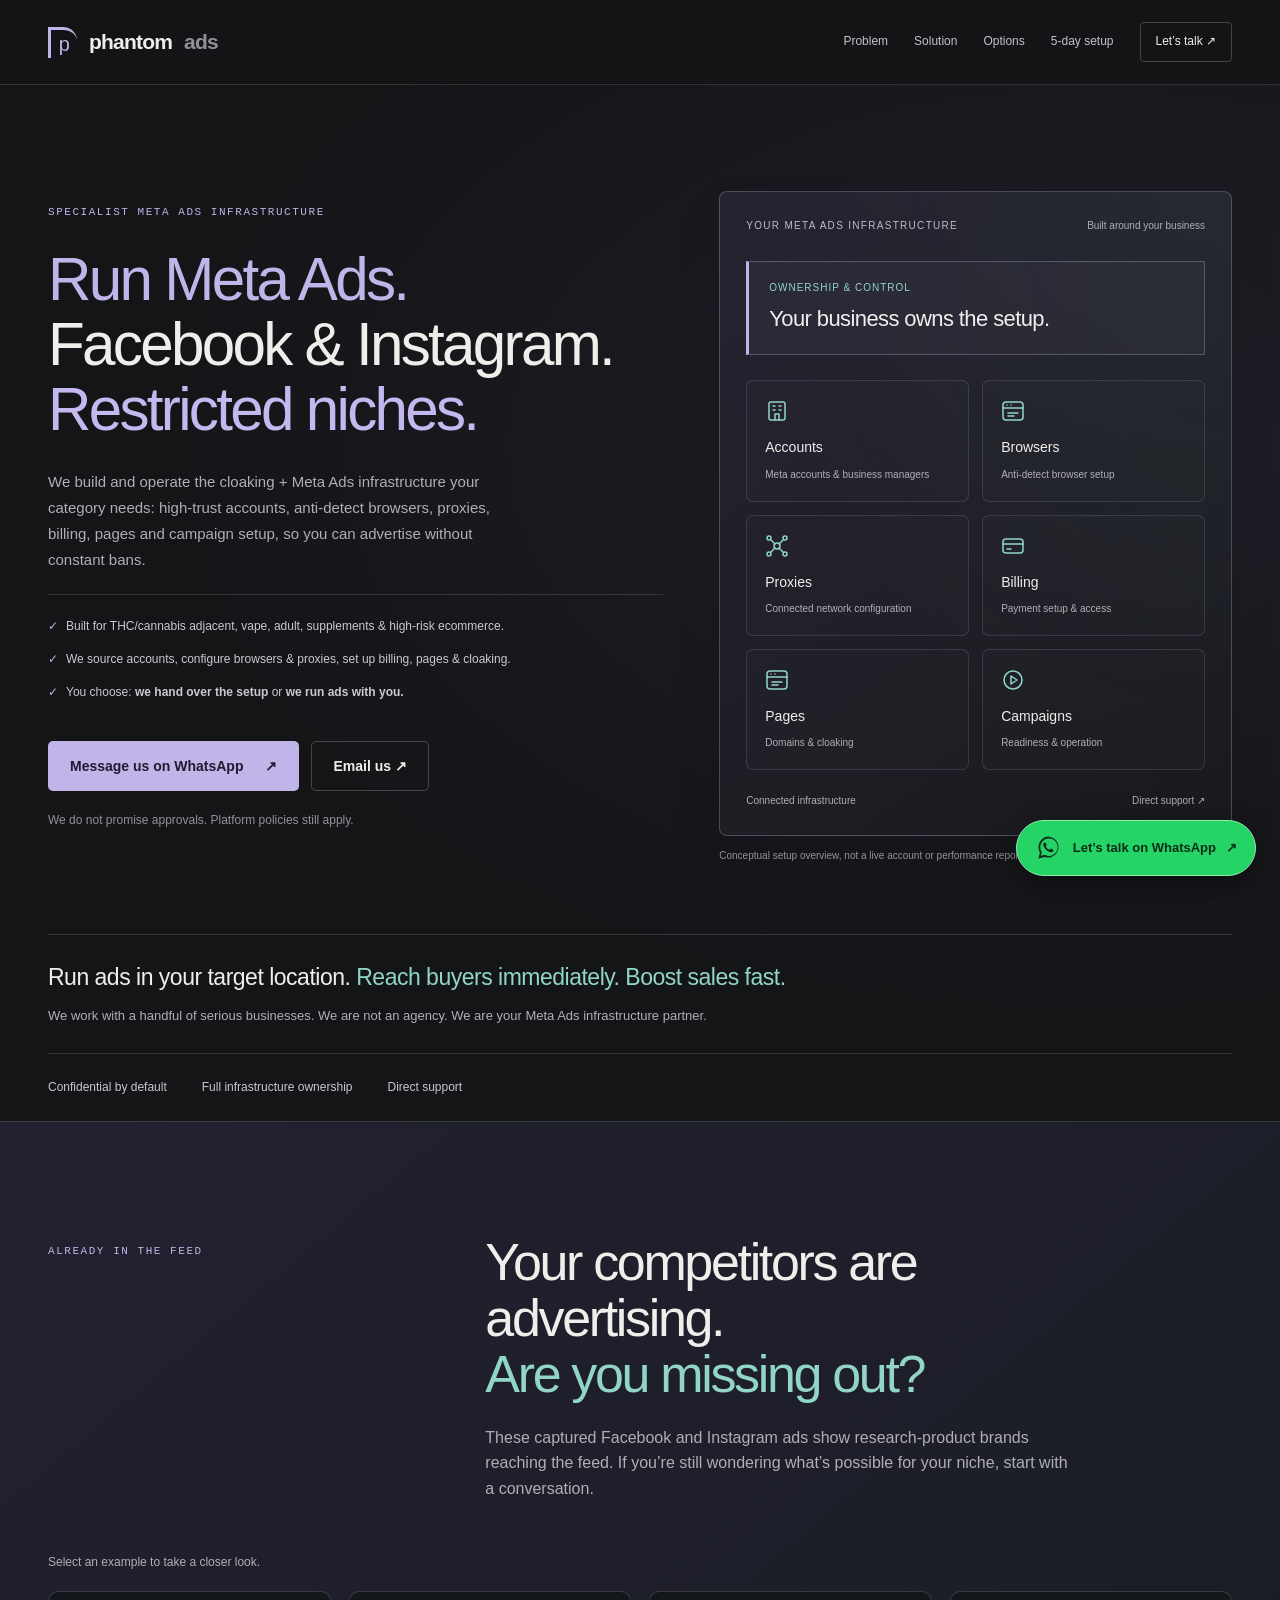
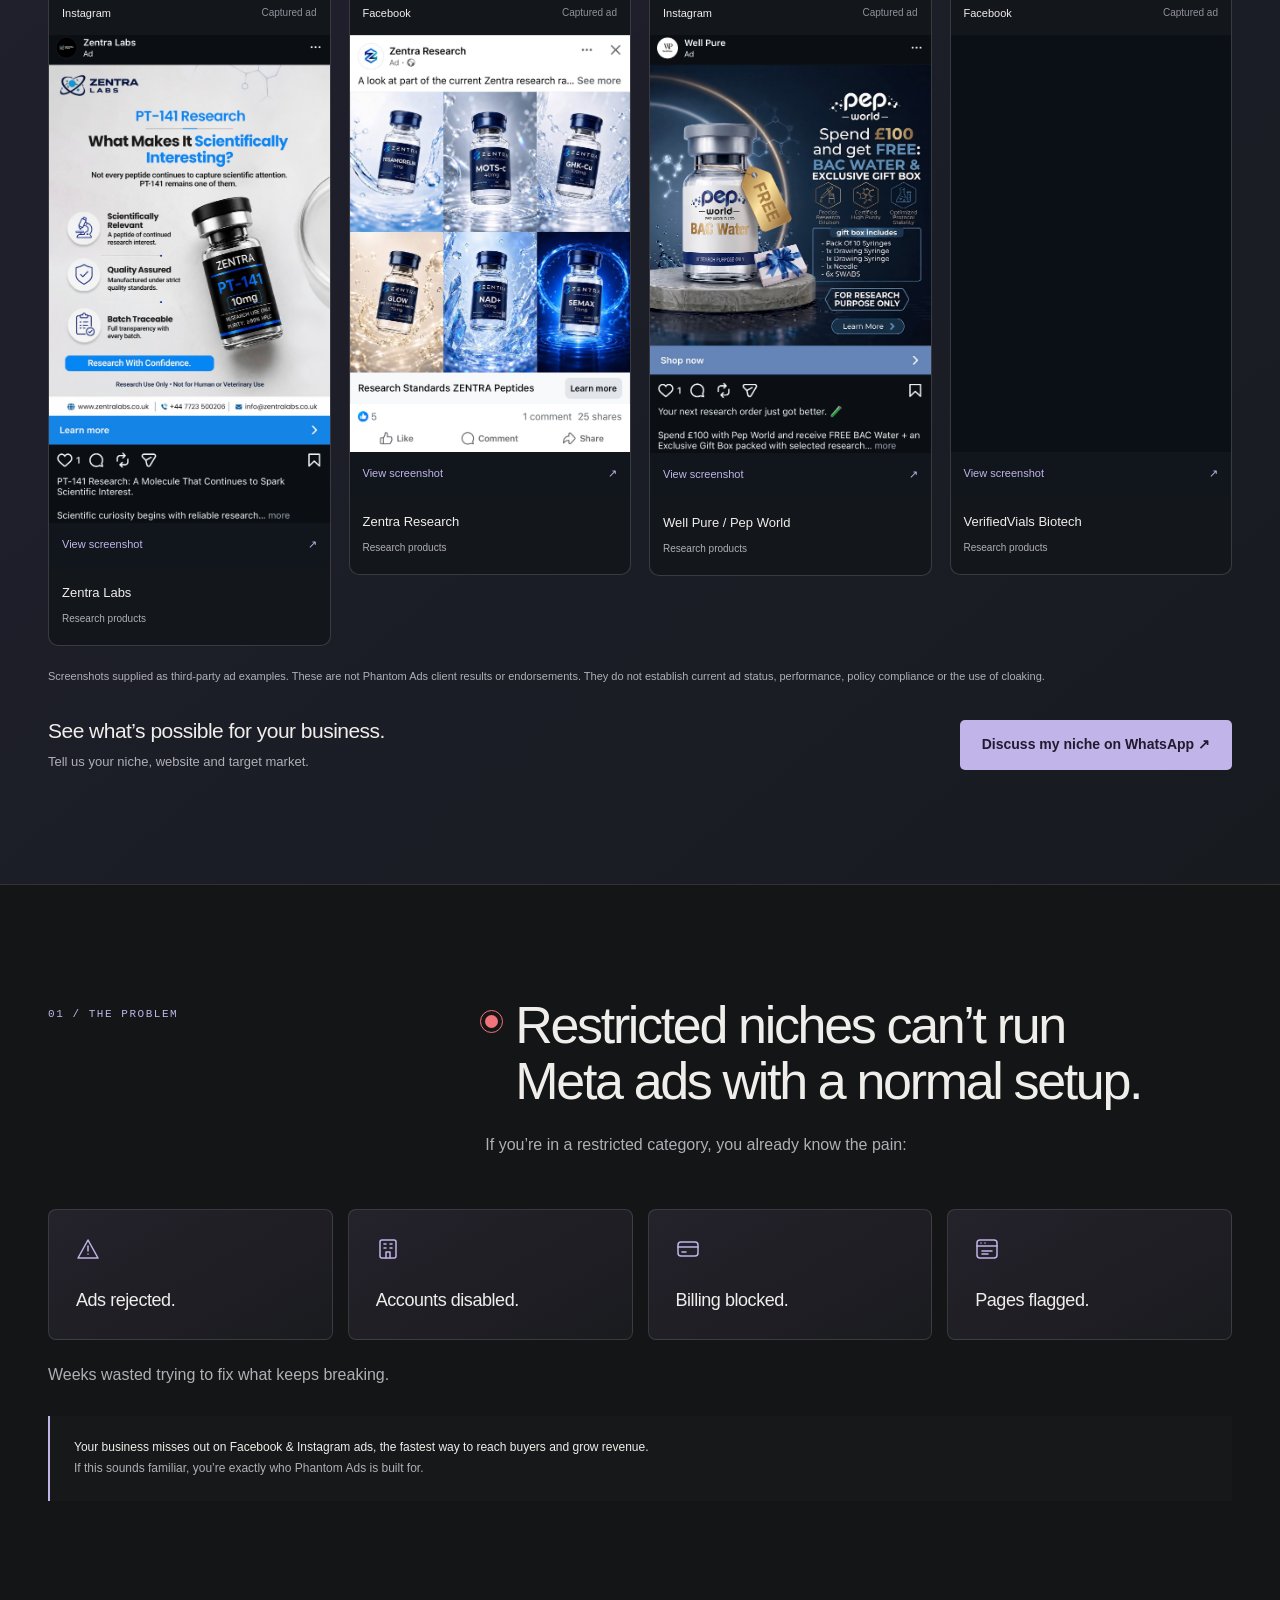
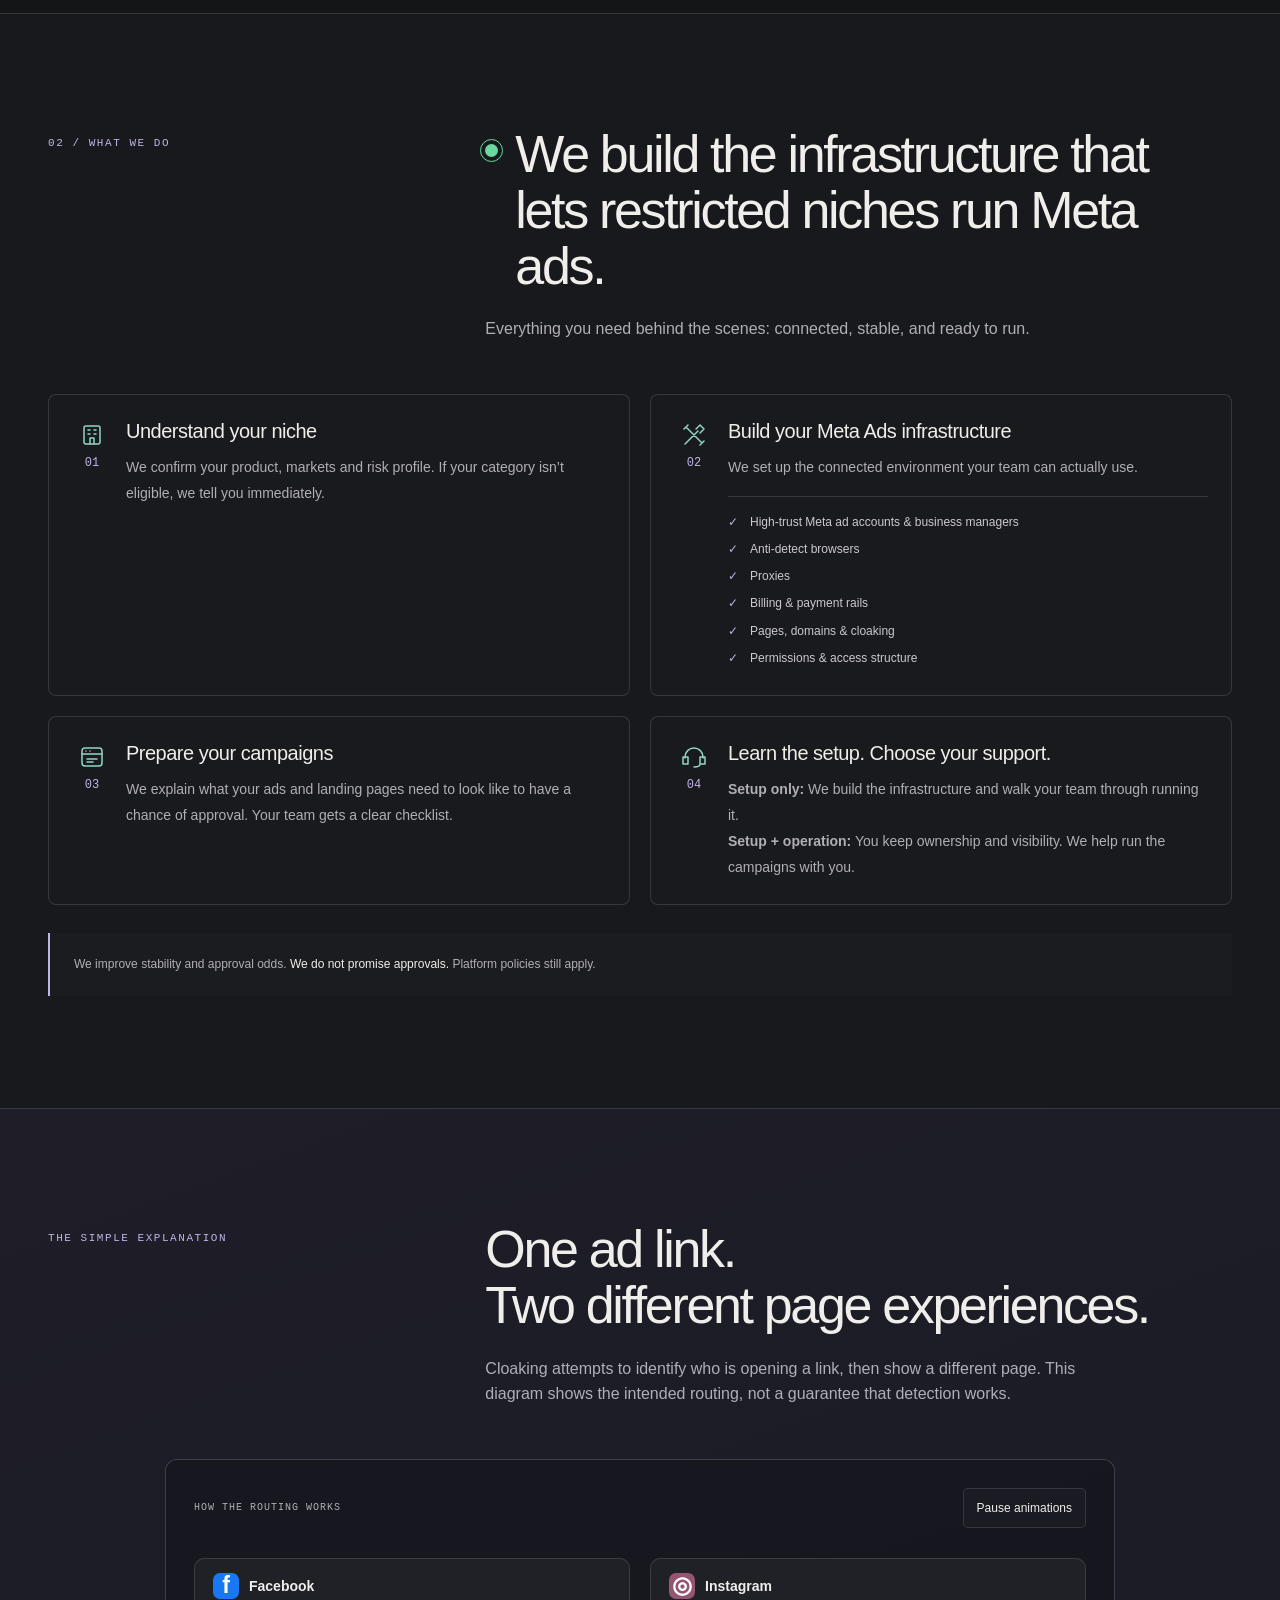
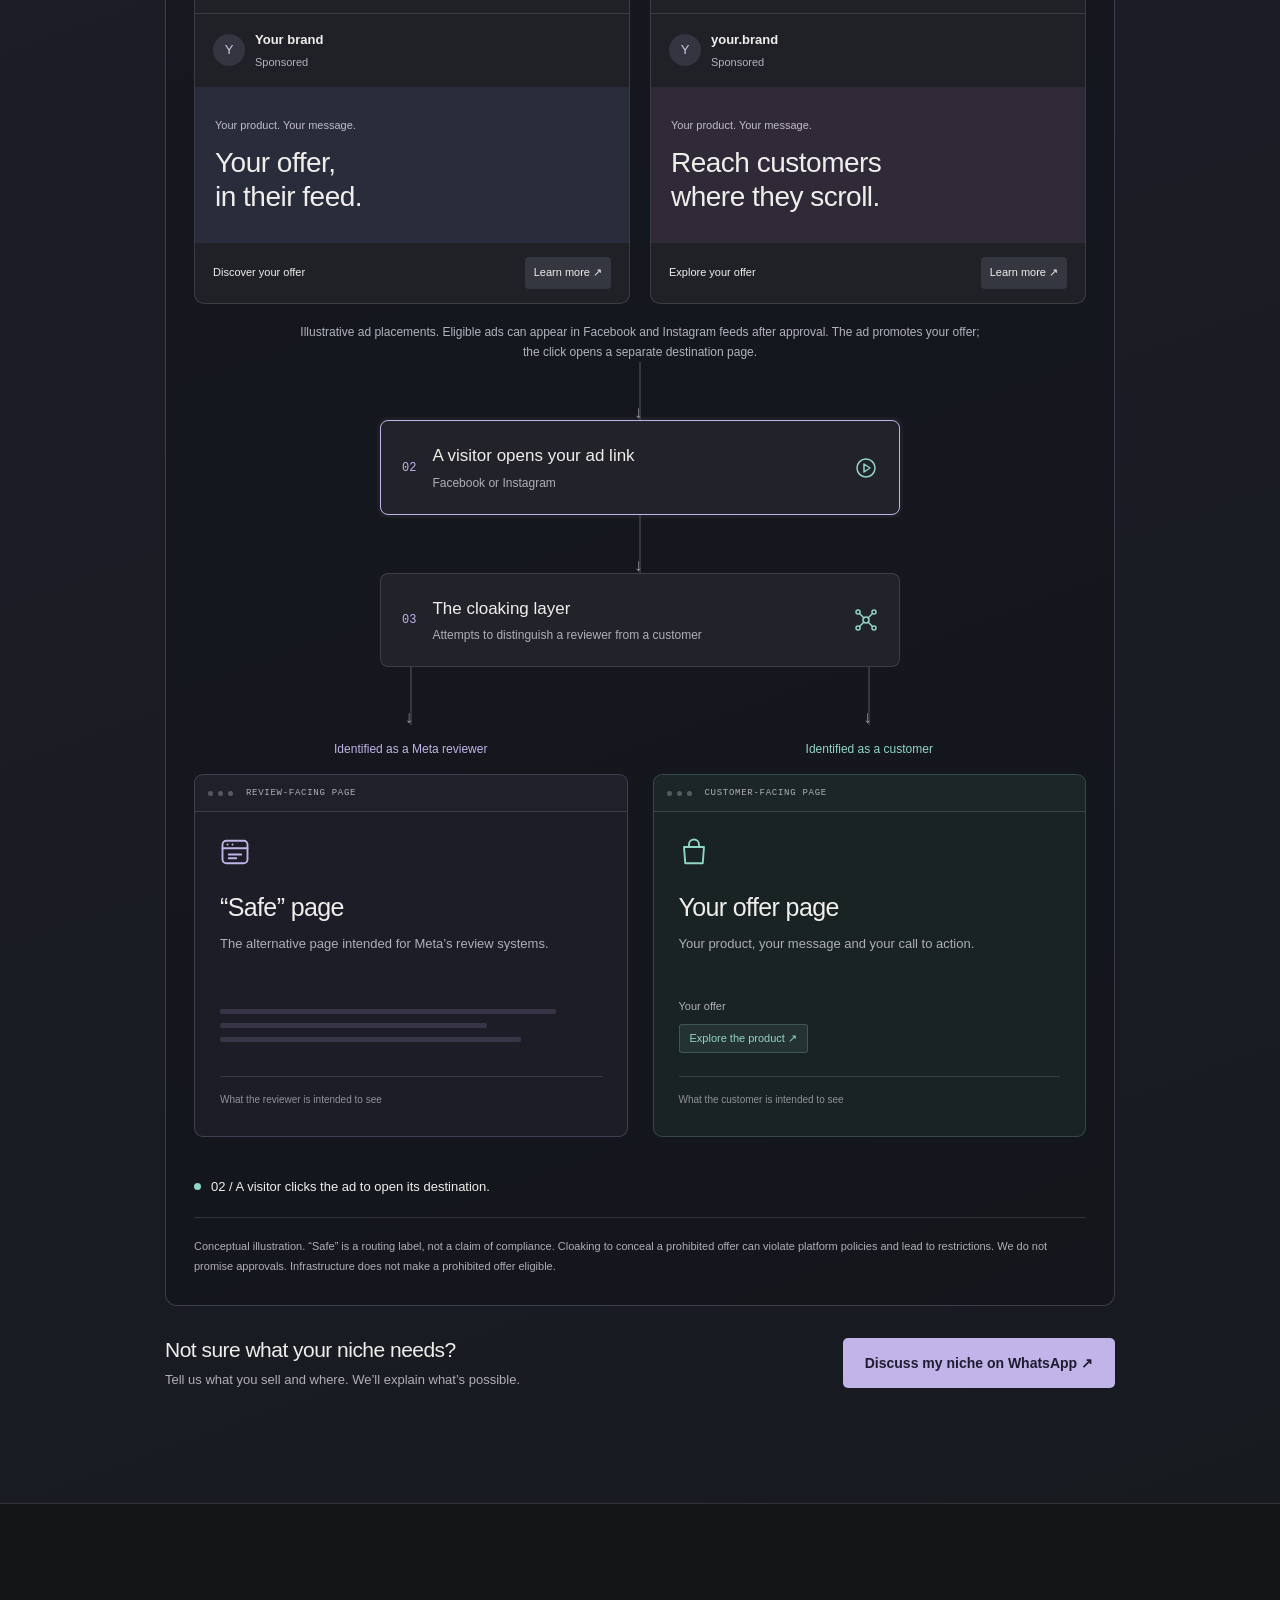
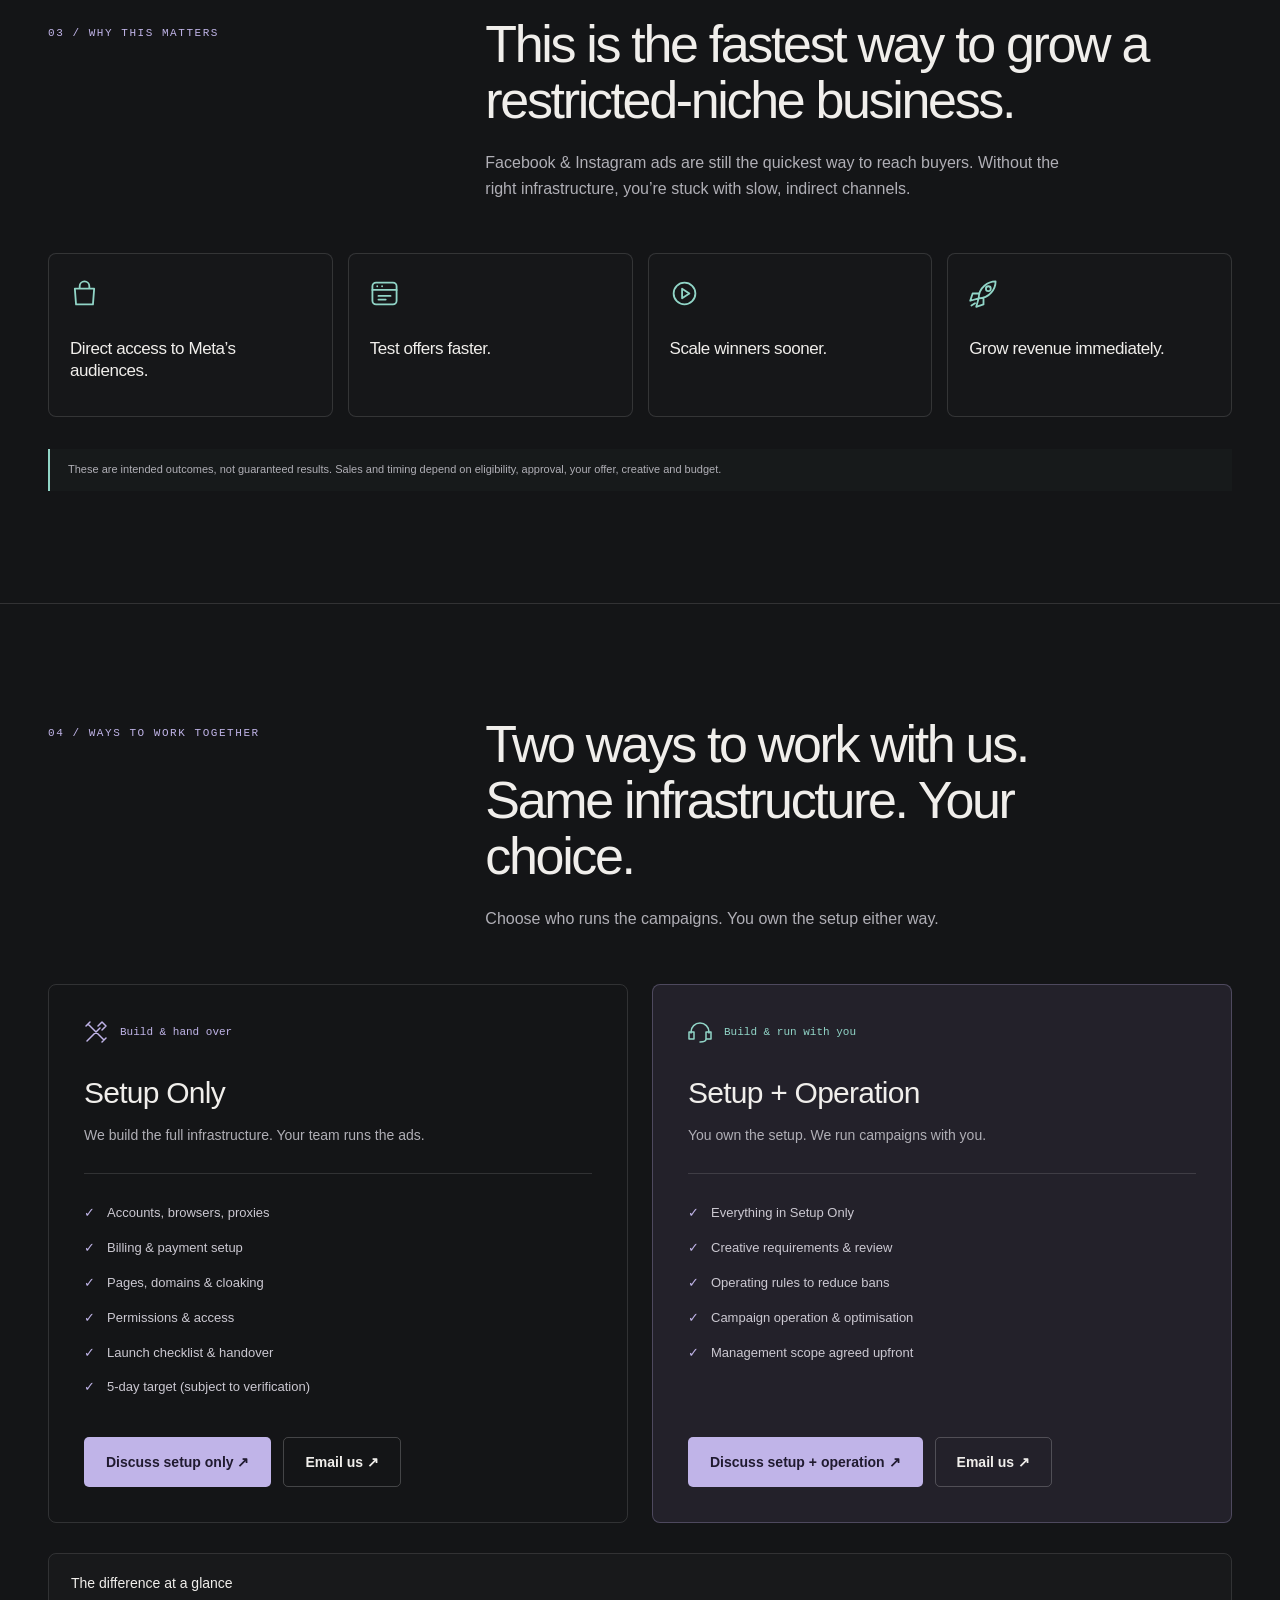
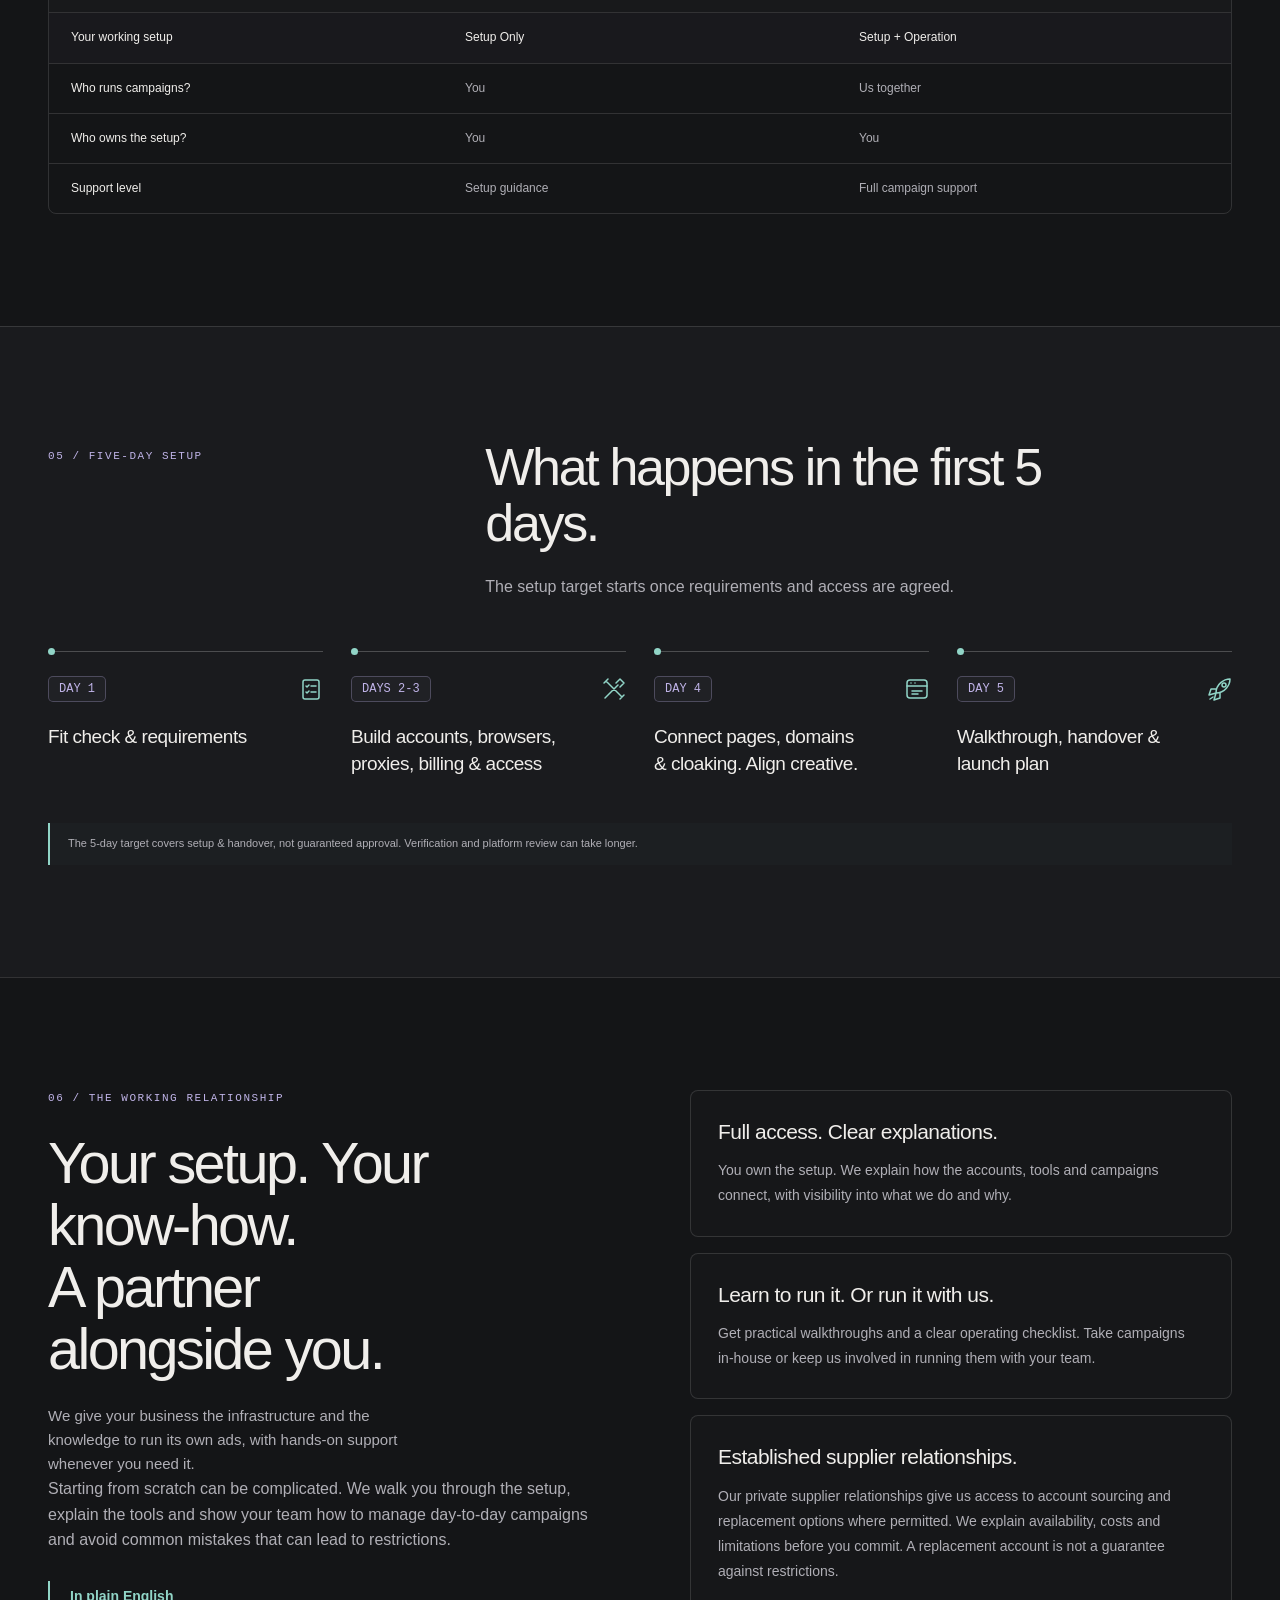
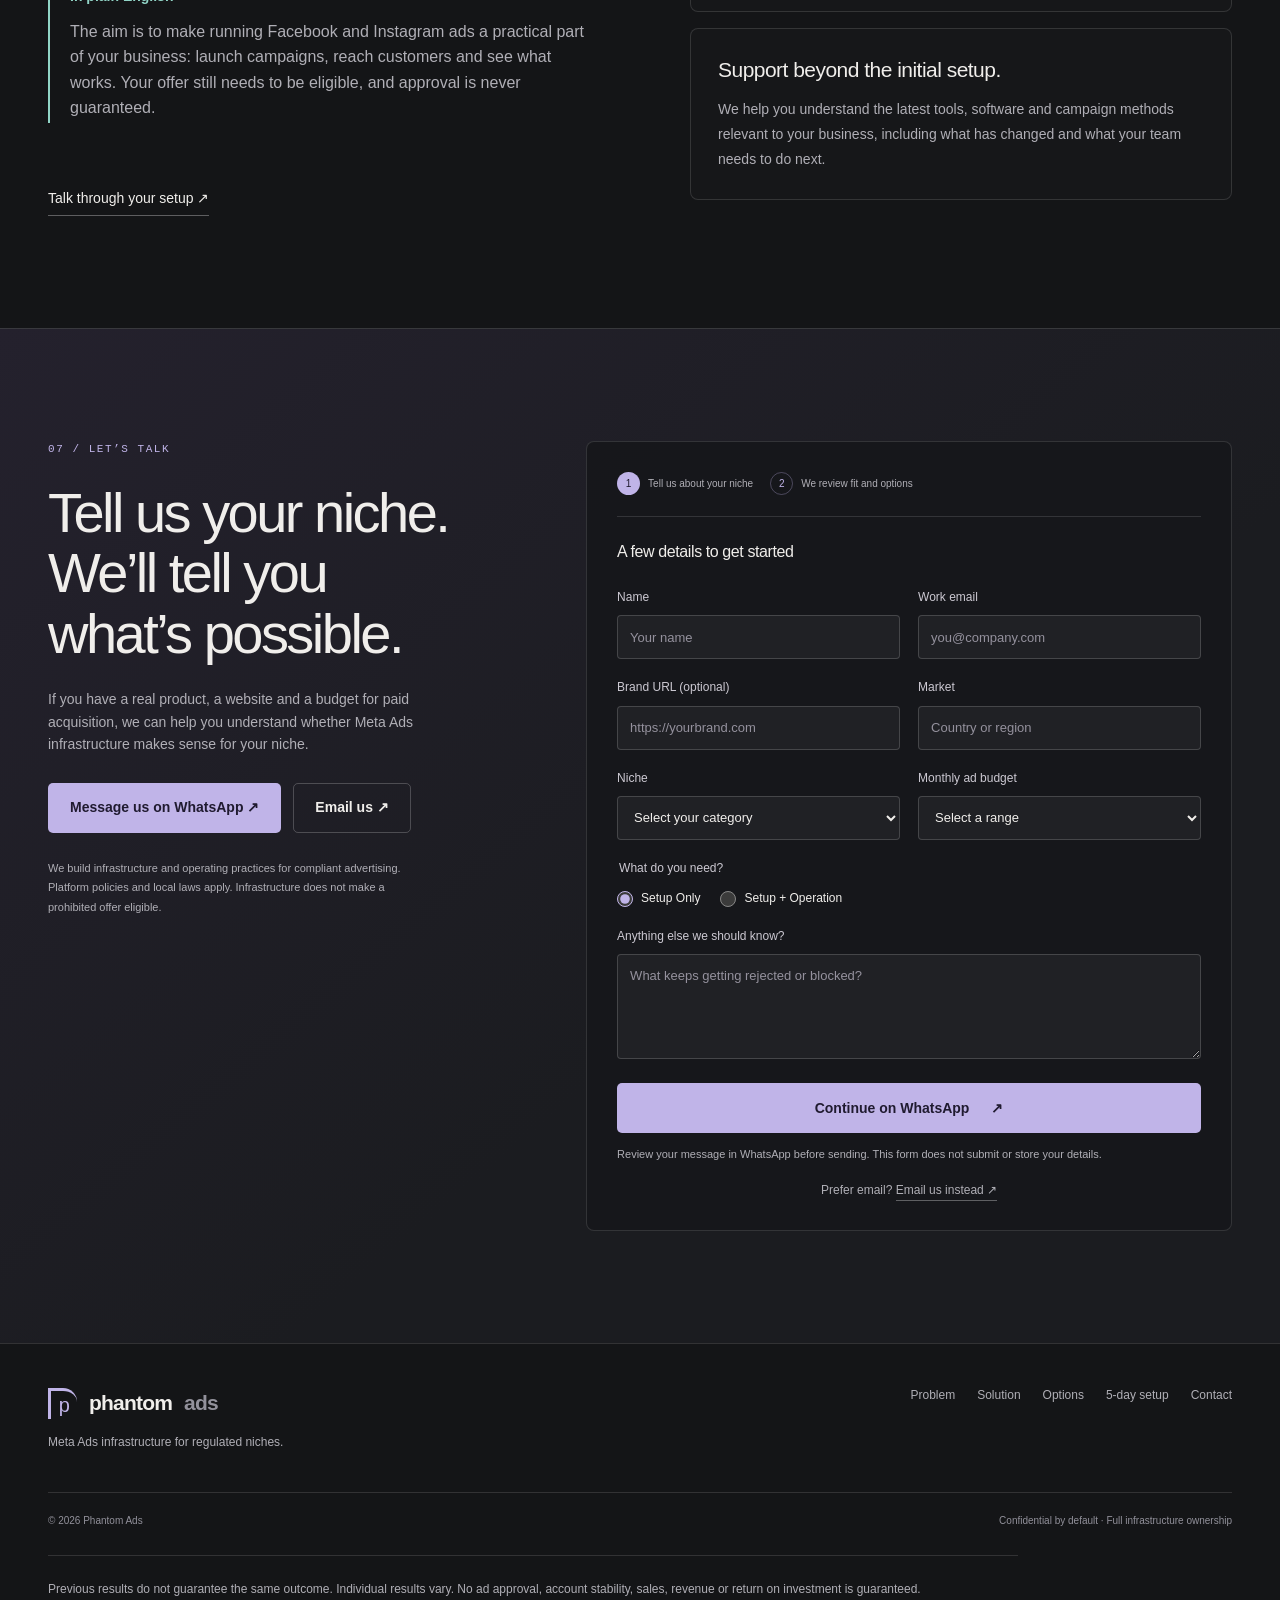
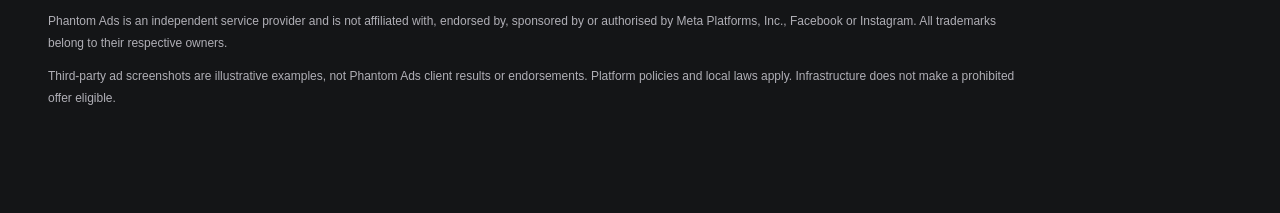
==== commit 4b985769: "Publish finished Phantom Ads landing page with working contact links" ====
--- a/index.html
+++ b/index.html
@@ -1,614 +1,1750 @@
 <!doctype html>
 <html lang="en">
 <head>
-  <meta charset="utf-8" />
-  <meta name="viewport" content="width=device-width, initial-scale=1" />
-  <title>Phantom Ads | Meta Ads infrastructure for regulated brands</title>
-  <meta name="description" content="Run Meta Ads in regulated niches with a complete infrastructure: high trust business accounts, payment rails and launch-ready setup in 7 days. Confidential, direct, not an agency." />
-  <meta name="theme-color" content="#0b0b12" />
-  <link rel="icon" href="assets/logo.png" />
-  <link rel="preload" href="assets/phantom-4.png" as="image" />
-  <link rel="preload" href="assets/phantom-2.png" as="image" />
-  <link rel="stylesheet" href="styles.css" />
+<meta charset="utf-8">
+<meta name="viewport" content="width=device-width, initial-scale=1, viewport-fit=cover">
+<meta name="theme-color" content="#141517">
+<meta name="description" content="Meta Ads infrastructure for regulated niches. Clear scope, full ownership and practical support. Setup Only or Setup + Operation from Phantom Ads.">
+<title>Phantom Ads | Infrastructure, with you in control.</title>
+<link rel="icon" href="data:image/svg+xml,%3Csvg xmlns='http://www.w3.org/2000/svg' viewBox='0 0 40 40'%3E%3Crect width='40' height='40' rx='8' fill='%23141517'/%3E%3Ctext x='10' y='29' font-family='Arial' font-weight='700' font-size='27' fill='%23c0b4e8'%3Ep%3C/text%3E%3C/svg%3E">
+<style>
+/* FOUNDATION */
+:root {
+  color-scheme:dark;
+  --bg:#141517;
+  --text:#f0eeeb;
+  --muted:#b0afb6;
+  --quiet:#92919b;
+  --line:#ffffff20;
+  --accent:#c0b4e8;
+  --ink:#201b30;
+  --max:1184px;
+}
+* {
+  box-sizing:border-box;
+}
+html {
+  scroll-behavior:smooth;
+  scroll-padding-top:95px;
+}
+body {
+  margin:0;
+  background:var(--bg);
+  color:var(--text);
+  font-family:Inter,"Segoe UI",Arial,sans-serif;
+  -webkit-font-smoothing:antialiased;
+  font-size:16px;
+  line-height:1.6;
+}
+::selection {
+  background:var(--accent);
+  color:var(--ink);
+}
+a {
+  color:inherit;
+  text-decoration:none;
+}
+button,input,select,textarea {
+  font:inherit;
+}
+button {
+  cursor:pointer;
+  color:inherit;
+}
+h1,h2,h3,p {
+  margin:0;
+}
+h1,h2,h3 {
+  font-weight:500;
+}
+h1,h2 {
+  line-height:1.08;
+  letter-spacing:-.045em;
+}
+h3 {
+  line-height:1.3;
+  letter-spacing:-.025em;
+}
+p {
+  color:var(--muted);
+}
+ul,ol {
+  margin:0;
+  padding:0;
+  list-style:none;
+}
+a,button {
+  touch-action:manipulation;
+}
+a:focus-visible,button:focus-visible,input:focus-visible,select:focus-visible,textarea:focus-visible {
+  outline:2px solid var(--accent);
+  outline-offset:5px;
+}
+[hidden] {
+  display:none!important;
+}
+.container {
+  width:min(var(--max),calc(100% - 96px));
+  margin-inline:auto;
+}
+.section {
+  padding-block:112px;
+  border-top:1px solid var(--line);
+}
+.eyebrow {
+  font-family:Consolas,monospace;
+  font-size:11px;
+  letter-spacing:.14em;
+  text-transform:uppercase;
+  color:var(--accent);
+}
+.section-head {
+  display:grid;
+  grid-template-columns:1fr 2fr;
+  gap:64px;
+  margin-bottom:52px;
+}
+.section-head h2 {
+  font-size:clamp(34px,4.2vw,52px);
+  max-width:680px;
+}
+.section-head p:not(.eyebrow) {
+  margin-top:22px;
+  max-width:590px;
+}
+.section-head .eyebrow {
+  padding-top:9px;
+}
+.button {
+  display:inline-flex;
+  align-items:center;
+  justify-content:center;
+  gap:22px;
+  min-height:50px;
+  padding:13px 21px;
+  border-radius:5px;
+  border:1px solid transparent;
+  font-size:14px;
+  font-weight:600;
+  line-height:1.5;
+  transition:background .18s,border-color .18s,transform .18s;
+}
+.button:hover {
+  transform:translateY(-2px);
+}
+.button-primary {
+  background:var(--accent);
+  color:var(--ink);
+}
+.button-primary:hover {
+  background:#d0c6ef;
+}
+.button-secondary {
+  border-color:#ffffff35;
+  background:transparent;
+  color:var(--text);
+}
+.button-secondary:hover {
+  background:#ffffff08;
+  border-color:#ffffff70;
+}
+.text-link {
+  display:inline-flex;
+  align-items:center;
+  gap:16px;
+  font-size:14px;
+  border-bottom:1px solid #ffffff50;
+  padding-block:6px;
+}
+.text-link:hover {
+  color:var(--accent);
+  border-color:var(--accent);
+}
+.actions {
+  display:flex;
+  flex-wrap:wrap;
+  align-items:center;
+  gap:12px;
+}
+.skip {
+  position:fixed;
+  left:16px;
+  top:-100px;
+  z-index:20;
+  background:var(--accent);
+  color:var(--ink);
+  padding:12px 18px;
+}
+.skip:focus {
+  top:12px;
+}
+/* HEADER */
+.header {
+  position:sticky;
+  top:0;
+  z-index:10;
+  background:#141517f5;
+  border-bottom:1px solid var(--line);
+  backdrop-filter:blur(12px);
+}
+.header-inner {
+  min-height:84px;
+  display:flex;
+  align-items:center;
+  justify-content:space-between;
+  gap:32px;
+}
+.wordmark {
+  display:inline-flex;
+  align-items:center;
+  gap:12px;
+  font-size:21px;
+  font-weight:650;
+  letter-spacing:-.8px;
+  white-space:nowrap;
+}
+.brand-symbol {
+  width:29px;
+  height:31px;
+  border-left:3px solid var(--accent);
+  border-top:3px solid var(--accent);
+  border-radius:0 14px 0 0;
+  display:inline-flex;
+  align-items:center;
+  justify-content:center;
+  font-size:20px;
+  font-weight:500;
+  line-height:1;
+  color:var(--accent);
+}
+.wordmark small {
+  font:inherit;
+  color:var(--quiet);
+}
+.nav {
+  display:flex;
+  align-items:center;
+  gap:26px;
+  font-size:12px;
+  color:#c4c2c9;
+}
+.nav a:hover {
+  color:white;
+}
+.nav-contact {
+  color:var(--text);
+  border:1px solid #ffffff35;
+  border-radius:4px;
+  padding:9px 15px;
+}
+.menu-toggle {
+  display:none;
+  background:none;
+  border:1px solid var(--line);
+  padding:9px 14px;
+  border-radius:4px;
+  font-size:13px;
+}
+/* HERO & INFRASTRUCTURE DIAGRAM */
+.hero {
+  padding-top:86px;
+  background:radial-gradient(ellipse at 88% 20%,#74618b13,transparent 52%);
+}
+.hero-layout {
+  display:grid;
+  grid-template-columns:1.2fr 1fr;
+  gap:74px;
+  align-items:center;
+  padding-bottom:70px;
+}
+.hero h1 {
+  font-size:clamp(48px,5.7vw,76px);
+  margin-block:26px;
+  max-width:690px;
+}
+.hero h1 span {
+  color:var(--accent);
+}
+.hero-copy>p:not(.eyebrow) {
+  max-width:480px;
+  font-size:17px;
+  line-height:1.75;
+}
+.hero-copy .actions {
+  margin-top:32px;
+}
+.hero-footnote {
+  margin-top:19px!important;
+  font-size:12px!important;
+  color:var(--quiet);
+}
+figure {
+  margin:0;
+}
+.system {
+  margin-top:20px;
+  border:1px solid #ffffff2a;
+  background:linear-gradient(145deg,#242329,#191a1d);
+  border-radius:8px;
+  padding:26px;
+  box-shadow:0 25px 50px #00000018;
+}
+.system-top {
+  display:flex;
+  justify-content:space-between;
+  gap:16px;
+  align-items:center;
+  padding-bottom:27px;
+}
+.system-top span:first-child {
+  font-size:10px;
+  letter-spacing:.13em;
+  color:#bfbbc8;
+}
+.system-top span:last-child {
+  font-size:10px;
+  color:var(--muted);
+}
+.system-owner {
+  border:1px solid #c0b4e850;
+  border-left:3px solid var(--accent);
+  padding:18px 20px;
+  background:#c0b4e80b;
+}
+.system-owner small {
+  display:block;
+  color:var(--accent);
+  font-size:10px;
+  letter-spacing:.1em;
+  text-transform:uppercase;
+  margin-bottom:5px;
+}
+.system-owner strong {
+  font-size:22px;
+  font-weight:500;
+  letter-spacing:-.6px;
+}
+.system-list {
+  margin-left:18px;
+  border-left:1px solid #c0b4e850;
+  padding:22px 0 0 24px;
+  display:grid;
+  gap:10px;
+}
+.system-list li {
+  position:relative;
+  display:flex;
+  align-items:center;
+  gap:15px;
+  border:1px solid var(--line);
+  border-radius:4px;
+  padding:13px 15px;
+  background:#202125;
+}
+.system-list li:before {
+  content:"";
+  position:absolute;
+  left:-25px;
+  width:24px;
+  border-top:1px solid #c0b4e850;
+}
+.node-number {
+  color:var(--accent);
+  font:11px Consolas,monospace;
+}
+.system-list strong {
+  display:block;
+  font-size:13px;
+  font-weight:500;
+}
+.system-list small {
+  display:block;
+  font-size:11px;
+  color:var(--quiet);
+}
+.system-note {
+  display:flex;
+  justify-content:space-between;
+  gap:12px;
+  margin-top:23px;
+  font-size:10px;
+  color:var(--muted);
+}
+.system-caption {
+  font-size:10px;
+  color:var(--quiet);
+  margin-top:12px;
+}
+.hero-assurances {
+  display:flex;
+  gap:35px;
+  flex-wrap:wrap;
+  padding-block:24px;
+  border-top:1px solid var(--line);
+  font-size:12px;
+  color:#cac7cf;
+}
+.hero-assurances li {
+  display:flex;
+  align-items:center;
+  gap:10px;
+}
+.check {
+  color:var(--accent);
+}
+.categories {
+  border-top:1px solid var(--line);
+  background:#ffffff02;
+  padding-block:23px;
+}
+.categories .container {
+  display:flex;
+  align-items:center;
+  gap:28px;
+}
+.categories p {
+  font-size:10px;
+  letter-spacing:.12em;
+  text-transform:uppercase;
+  white-space:nowrap;
+  color:var(--quiet);
+}
+.category-list {
+  display:flex;
+  gap:10px 25px;
+  flex-wrap:wrap;
+  font-size:11px;
+  color:#b9b6c0;
+}
+/* PROBLEM & SOLUTION */
+.problem-grid {
+  display:grid;
+  grid-template-columns:repeat(3,1fr);
+  gap:44px;
+}
+.problem-item {
+  border-top:1px solid #ffffff40;
+  padding-top:22px;
+}
+.problem-item .number {
+  font:11px Consolas,monospace;
+  color:var(--quiet);
+}
+.problem-item h3 {
+  font-size:23px;
+  margin:20px 0 14px;
+  max-width:260px;
+}
+.problem-item p {
+  font-size:14px;
+  line-height:1.85;
+}
+.solution {
+  background:#18191c;
+}
+.solution-layout {
+  display:grid;
+  grid-template-columns:1fr 2fr;
+  gap:64px;
+}
+.solution-intro h2 {
+  font-size:44px;
+  margin-top:26px;
+}
+.solution-intro p:not(.eyebrow) {
+  font-size:14px;
+  margin-top:24px;
+  max-width:270px;
+}
+.service {
+  display:grid;
+  grid-template-columns:44px 1fr;
+  gap:14px;
+  padding:27px 0;
+  border-top:1px solid var(--line);
+}
+.service:first-child {
+  padding-top:0;
+  border-top:0;
+}
+.service-number {
+  font:12px Consolas,monospace;
+  color:var(--accent);
+  padding-top:5px;
+}
+.service h3 {
+  font-size:22px;
+  margin-bottom:11px;
+}
+.service p {
+  font-size:14px;
+  max-width:510px;
+  line-height:1.85;
+}
+.goal {
+  margin-top:28px;
+  padding:21px 24px;
+  border-left:2px solid var(--accent);
+  background:#ffffff03;
+  font-size:12px;
+  line-height:1.8;
+}
+.goal strong {
+  color:var(--text);
+  font-weight:500;
+}
+/* OPTIONS */
+.option-grid {
+  display:grid;
+  grid-template-columns:1fr 1fr;
+  gap:24px;
+}
+.option {
+  padding:35px;
+  border:1px solid var(--line);
+  border-radius:8px;
+  display:flex;
+  flex-direction:column;
+}
+.option.managed {
+  background:#23212a;
+  border-color:#c0b4e845;
+}
+.option-heading {
+  display:flex;
+  justify-content:space-between;
+  align-items:center;
+  gap:20px;
+  color:var(--quiet);
+  font:11px Consolas,monospace;
+}
+.option h3 {
+  font-size:30px;
+  margin-top:29px;
+}
+.option .description {
+  font-size:14px;
+  margin-top:12px;
+}
+.feature-list {
+  margin:27px 0 32px;
+  border-top:1px solid var(--line);
+  padding-top:22px;
+}
+.feature-list li {
+  display:flex;
+  gap:12px;
+  font-size:13px;
+  padding:7px 0;
+  color:#cbc8d1;
+}
+.feature-list li:before {
+  content:"✓";
+  color:var(--accent);
+}
+.option .actions {
+  margin-top:auto;
+}
+.option .text-link {
+  font-size:12px;
+  margin-left:6px;
+}
+.pricing-note {
+  display:grid;
+  grid-template-columns:1fr 1.6fr;
+  gap:48px;
+  padding-top:32px;
+  margin-top:32px;
+  border-top:1px solid var(--line);
+}
+.pricing-note h3 {
+  font-size:22px;
+}
+.pricing-note p {
+  font-size:14px;
+  max-width:610px;
+}
+/* PROCESS & PARTNERSHIP */
+.process {
+  background:#1a1b1e;
+}
+.process-grid {
+  display:grid;
+  grid-template-columns:repeat(4,1fr);
+  gap:28px;
+}
+.process-step {
+  border-top:1px solid #ffffff38;
+  padding-top:20px;
+}
+.day {
+  font:12px Consolas,monospace;
+  color:var(--accent);
+}
+.process-step h3 {
+  font-size:19px;
+  line-height:1.4;
+  margin:22px 0 14px;
+  max-width:210px;
+}
+.process-step p {
+  font-size:13px;
+  line-height:1.85;
+}
+.process-note {
+  font-size:11px;
+  margin-top:32px;
+  color:var(--quiet);
+}
+.partnership-layout {
+  display:grid;
+  grid-template-columns:1fr 1fr;
+  gap:100px;
+}
+.partnership h2 {
+  font-size:clamp(38px,4.5vw,58px);
+  margin-block:24px;
+  max-width:440px;
+}
+.partnership-intro {
+  font-size:15px;
+  max-width:390px;
+}
+.principle {
+  padding:26px 0;
+  border-bottom:1px solid var(--line);
+}
+.principle:first-child {
+  padding-top:0;
+}
+.principle h3 {
+  font-size:21px;
+  margin-bottom:13px;
+}
+.principle p {
+  font-size:14px;
+  line-height:1.8;
+}
+.partnership .text-link {
+  margin-top:30px;
+}
+/* CONTACT */
+.contact {
+  background:linear-gradient(140deg,#24212d,#1b1c20 60%);
+}
+.contact-layout {
+  display:grid;
+  grid-template-columns:1.05fr 1.5fr;
+  gap:86px;
+}
+.contact h2 {
+  font-size:clamp(36px,4.6vw,56px);
+  margin:24px 0;
+  max-width:430px;
+}
+.contact-copy>p:not(.eyebrow) {
+  font-size:14px;
+  max-width:370px;
+}
+.contact-copy .actions {
+  margin-top:27px;
+}
+.ready-list {
+  margin-top:50px;
+  padding-top:25px;
+  border-top:1px solid var(--line);
+}
+.ready-list h3 {
+  font-size:14px;
+  line-height:1.5;
+}
+.ready-list ul {
+  margin-top:15px;
+}
+.ready-list li {
+  font-size:12px;
+  color:var(--muted);
+  margin-block:10px;
+  display:flex;
+  gap:10px;
+}
+.policy-note {
+  font-size:11px!important;
+  line-height:1.8;
+  margin-top:26px;
+}
+.form {
+  padding:30px;
+  background:#17181bf0;
+  border:1px solid var(--line);
+  border-radius:8px;
+}
+.form-intro {
+  font-size:16px;
+  font-weight:500;
+  margin-bottom:25px;
+}
+.form-grid {
+  display:grid;
+  grid-template-columns:1fr 1fr;
+  gap:19px 18px;
+}
+.field {
+  display:flex;
+  flex-direction:column;
+  gap:8px;
+  font-size:12px;
+  color:#ccc9d2;
+}
+.full {
+  grid-column:1/-1;
+}
+input,select,textarea {
+  width:100%;
+  min-width:0;
+  border:1px solid #ffffff2a;
+  background:#202125;
+  color:var(--text);
+  border-radius:4px;
+  padding:11px 12px;
+  font-size:13px;
+  line-height:1.5;
+}
+input,select {
+  min-height:44px;
+}
+input::placeholder,textarea::placeholder {
+  color:#94919d;
+}
+input:hover,select:hover,textarea:hover {
+  border-color:#ffffff45;
+}
+textarea {
+  resize:vertical;
+  min-height:105px;
+}
+fieldset {
+  border:0;
+  padding:0;
+  margin:0;
+  min-width:0;
+}
+legend {
+  font-size:12px;
+  margin-bottom:11px;
+  color:#ccc9d2;
+}
+.radios {
+  display:flex;
+  flex-wrap:wrap;
+  gap:20px;
+}
+.radio {
+  display:flex;
+  align-items:center;
+  gap:8px;
+  font-size:12px;
+  cursor:pointer;
+}
+.radio input {
+  width:16px;
+  min-height:16px;
+  height:16px;
+  accent-color:var(--accent);
+  margin:0;
+}
+.form .actions {
+  margin-top:24px;
+}
+.form .button {
+  width:100%;
+}
+.form-note {
+  font-size:11px;
+  line-height:1.7;
+  margin-top:12px;
+}
+.form-status,.contact-status {
+  font-size:12px;
+  line-height:1.7;
+  color:#e0d4ff;
+  margin-top:16px;
+}
+.form-status:empty {
+  display:none;
+}
+.email-bottom {
+  font-size:12px;
+  margin-top:17px;
+  text-align:center;
+}
+.email-bottom a {
+  border-bottom:1px solid #ffffff50;
+  padding-bottom:3px;
+}
+.form-noscript {
+  font-size:12px;
+  margin-bottom:20px;
+  color:#e0d4ff;
+}
+/* FOOTER & RESPONSIVE */
+.footer {
+  padding:42px 0 25px;
+  border-top:1px solid var(--line);
+}
+.footer-top {
+  display:flex;
+  justify-content:space-between;
+  gap:30px;
+  align-items:flex-start;
+}
+.footer-tagline {
+  font-size:12px;
+  margin-top:13px;
+}
+.footer-nav {
+  display:flex;
+  flex-wrap:wrap;
+  gap:22px;
+  font-size:12px;
+  color:var(--muted);
+}
+.footer-bottom {
+  display:flex;
+  justify-content:space-between;
+  gap:20px;
+  font-size:10px;
+  color:var(--quiet);
+  margin-top:40px;
+  padding-top:20px;
+  border-top:1px solid var(--line);
+}
+@media(min-width:1500px) {
+  .hero {
+    padding-top:110px;
+  }
+  .hero-layout {
+    padding-bottom:95px;
+  }
+}
+@media(max-width:1050px) {
+  .container {
+    width:calc(100% - 64px);
+  }
+  .nav {
+    gap:17px;
+  }
+  .hero-layout {
+    gap:35px;
+    grid-template-columns:1.1fr 1fr;
+  }
+  .hero h1 {
+    font-size:58px;
+  }
+  .system {
+    padding:20px;
+  }
+  .section-head,.solution-layout {
+    gap:36px;
+    grid-template-columns:1fr 1.7fr;
+  }
+  .contact-layout {
+    gap:40px;
+  }
+  .partnership-layout {
+    gap:60px;
+  }
+  .hero-assurances {
+    gap:22px;
+  }
+  .categories .container {
+    align-items:flex-start;
+  }
+  .option {
+    padding:27px;
+  }
+  .option .actions {
+    align-items:flex-start;
+    flex-direction:column;
+  }
+}
+@media(max-width:760px) {
+  html {
+    scroll-padding-top:92px;
+  }
+  .container {
+    width:calc(100% - 40px);
+  }
+  .header-inner {
+    min-height:72px;
+    flex-wrap:wrap;
+    gap:0;
+  }
+  .wordmark {
+    font-size:20px;
+  }
+  .menu-toggle {
+    display:block;
+  }
+  .nav {
+    width:100%;
+    display:flex;
+    flex-wrap:wrap;
+    padding:18px 0;
+    gap:20px;
+    order:3;
+  }
+  .js .nav {
+    display:none;
+  }
+  .js .nav.is-open {
+    display:flex;
+  }
+  .hero {
+    padding-top:50px;
+  }
+  .hero-layout {
+    grid-template-columns:1fr;
+    gap:36px;
+    padding-bottom:35px;
+  }
+  .hero h1 {
+    font-size:clamp(43px,8.5vw,64px);
+    max-width:620px;
+    margin:23px 0;
+  }
+  .hero-copy>p:not(.eyebrow) {
+    font-size:16px;
+    max-width:540px;
+  }
+  .hero-footnote {
+    font-size:11px!important;
+  }
+  .system {
+    margin:0;
+    padding:23px;
+  }
+  .system-top {
+    padding-bottom:20px;
+  }
+  .system-list {
+    gap:8px;
+    padding-top:17px;
+  }
+  .system-list li {
+    padding:10px 14px;
+  }
+  .system-note {
+    margin-top:18px;
+  }
+  .hero-assurances {
+    padding-block:24px;
+    gap:13px;
+    flex-direction:column;
+    font-size:11px;
+  }
+  .categories .container {
+    display:block;
+  }
+  .category-list {
+    gap:8px 19px;
+    margin-top:13px;
+  }
+  .section {
+    padding-block:65px;
+  }
+  .section-head {
+    grid-template-columns:1fr;
+    gap:19px;
+    margin-bottom:35px;
+  }
+  .section-head .eyebrow {
+    padding:0;
+  }
+  .section-head h2 {
+    font-size:37px;
+  }
+  .section-head p:not(.eyebrow) {
+    font-size:14px;
+    margin-top:17px;
+  }
+  .problem-grid {
+    grid-template-columns:1fr;
+    gap:27px;
+  }
+  .problem-item {
+    display:grid;
+    grid-template-columns:26px 1fr;
+    gap:8px 13px;
+    padding-top:22px;
+  }
+  .problem-item .number {
+    padding-top:6px;
+  }
+  .problem-item h3 {
+    margin:0;
+    max-width:none;
+    font-size:22px;
+  }
+  .problem-item p {
+    grid-column:2;
+    font-size:14px;
+  }
+  .solution-layout {
+    grid-template-columns:1fr;
+    gap:35px;
+  }
+  .solution-intro h2 {
+    font-size:37px;
+    margin-top:19px;
+  }
+  .solution-intro p:not(.eyebrow) {
+    max-width:500px;
+    margin-top:19px;
+  }
+  .service {
+    grid-template-columns:27px 1fr;
+    gap:12px;
+  }
+  .service h3 {
+    font-size:20px;
+  }
+  .service p {
+    font-size:13px;
+  }
+  .goal {
+    padding:17px 20px;
+  }
+  .option-grid {
+    grid-template-columns:1fr;
+    gap:18px;
+  }
+  .option {
+    padding:27px;
+  }
+  .option h3 {
+    margin-top:21px;
+  }
+  .option .actions {
+    flex-direction:row;
+    align-items:center;
+  }
+  .pricing-note {
+    grid-template-columns:1fr;
+    gap:15px;
+    padding-top:26px;
+    margin-top:26px;
+  }
+  .process-grid {
+    grid-template-columns:1fr 1fr;
+    gap:30px 23px;
+  }
+  .process-step h3 {
+    font-size:18px;
+    margin-top:16px;
+  }
+  .partnership-layout {
+    grid-template-columns:1fr;
+    gap:36px;
+  }
+  .partnership h2 {
+    font-size:40px;
+    margin:20px 0;
+  }
+  .partnership-intro {
+    max-width:540px;
+  }
+  .principle p {
+    max-width:540px;
+  }
+  .contact-layout {
+    grid-template-columns:1fr;
+    gap:33px;
+  }
+  .contact h2 {
+    font-size:42px;
+    max-width:500px;
+  }
+  .contact-copy>p:not(.eyebrow) {
+    max-width:540px;
+  }
+  .ready-list {
+    margin-top:30px;
+  }
+  .ready-list ul {
+    display:grid;
+    grid-template-columns:1fr 1fr;
+    gap:8px 20px;
+  }
+  .ready-list li {
+    margin:0;
+  }
+  .policy-note {
+    margin-top:20px;
+  }
+  .form {
+    padding:25px;
+  }
+  .footer-top {
+    flex-direction:column;
+    gap:28px;
+  }
+  .footer-bottom {
+    margin-top:30px;
+    flex-direction:column;
+    gap:8px;
+  }
+}
+@media(max-width:400px) {
+  .hero h1 {
+    font-size:43px;
+  }
+  .hero-copy .actions {
+    align-items:stretch;
+    flex-direction:column;
+  }
+  .hero-copy .button {
+    width:100%;
+  }
+  .form-grid {
+    grid-template-columns:1fr;
+  }
+  .full {
+    grid-column:auto;
+  }
+  .form {
+    padding:21px;
+  }
+  .system {
+    padding:19px;
+  }
+  .system-top span {
+    font-size:9px!important;
+  }
+  .process-grid {
+    grid-template-columns:1fr;
+  }
+  .process-step h3 {
+    max-width:none;
+  }
+  .ready-list ul {
+    grid-template-columns:1fr;
+  }
+  .contact h2 {
+    font-size:37px;
+  }
+  .option .actions {
+    align-items:stretch;
+    flex-direction:column;
+  }
+  .option .text-link {
+    align-self:flex-start;
+  }
+  .footer-nav {
+    gap:16px;
+  }
+}
+@media(prefers-reduced-motion:reduce) {
+  html {
+    scroll-behavior:auto;
+  }
+  *,*:before,*:after {
+    transition:none!important;
+    animation:none!important;
+  }
+  .button:hover {
+    transform:none;
+  }
+}
+
+/* VISUAL SYSTEM AND MOTION */
+:root { --teal:#91d5c7; }
+.icon-library { position:absolute; width:0; height:0; overflow:hidden; }
+.icon { width:24px; height:24px; flex-shrink:0; fill:none; stroke:currentColor; stroke-width:1.5; stroke-linecap:round; stroke-linejoin:round; }
+.node-icon { display:grid; place-items:center; width:37px; height:37px; border-radius:8px; background:#c0b4e812; color:var(--accent); }
+.system { border-color:#c0b4e849; background:radial-gradient(ellipse at top right,#41625824,transparent 65%),linear-gradient(145deg,#252331,#191a1d); }
+.system-list { position:relative; }
+.system-list:after { content:''; position:absolute; left:-2px; top:5%; height:30px; width:3px; border-radius:2px; background:var(--teal); box-shadow:0 0 12px #91d5c755; animation:connection 5s ease-in-out infinite; }
+.system-list li { transition:background .2s,border-color .2s; }
+.system-list li:hover { background:#2a2933; border-color:#c0b4e880; }
+.system-owner small,.check { color:var(--teal); }
+.hero h1 span { color:#c5b7ef; }
+.hero { background:radial-gradient(ellipse at 85% 35%,#69619c20,transparent 60%); }
+.hero-copy { animation:enter .7s ease-out both; }
+.hero figure { animation:enter .9s .12s ease-out both; }
+.category-list { gap:12px; }
+.category-list li { display:flex; align-items:center; gap:9px; padding:9px 12px; border:1px solid var(--line); border-radius:5px; }
+.category-list .icon { width:18px; height:18px; color:var(--teal); }
+.categories .container { align-items:flex-start; }
+.categories p { padding-top:12px; }
+.pillars { padding-block:68px; background:#17191e; }
+.pillar-heading { display:flex; align-items:flex-end; justify-content:space-between; gap:45px; margin-bottom:30px; }
+.pillar-heading h2 { font-size:32px; margin-top:15px; }
+.pillar-heading>p { font-size:13px; max-width:365px; }
+.pillar-grid { display:grid; grid-template-columns:repeat(4,1fr); gap:15px; }
+.pillar { border:1px solid var(--line); border-radius:8px; padding:25px 21px; background:#ffffff03; transition:transform .2s,border-color .2s; }
+.pillar:hover { transform:translateY(-4px); border-color:#91d5c770; }
+.pillar>.icon { color:var(--teal); width:29px; height:29px; margin-bottom:22px; }
+.pillar h3 { font-size:17px; margin-bottom:9px; }
+.pillar p { font-size:12px; }
+.mini-flow { display:flex; flex-wrap:wrap; gap:12px; margin:27px 0 15px; font-size:12px; color:var(--muted); }
+.mini-flow li:not(:last-child):after { content:'→'; margin-left:12px; color:var(--teal); }
+.mini-flow li:first-child { color:var(--text); }
+.problem-grid { gap:20px; }
+.problem-item { padding:27px; border:1px solid var(--line); border-radius:8px; background:linear-gradient(150deg,#24222b,#1a1b1f); }
+.problem-icon { display:inline-flex; color:var(--accent); padding:10px; background:#c0b4e80c; border-radius:7px; }
+.problem-item h3 { font-size:21px; }
+.specialist-badge { display:inline-flex; margin-top:19px; padding:5px 10px; font-size:10px; color:var(--teal); border:1px solid #91d5c742; border-radius:4px; background:#91d5c707; }
+.service { margin-bottom:13px; padding:23px!important; border:1px solid var(--line)!important; border-radius:8px; background:#ffffff02; grid-template-columns:40px 1fr; }
+.service-number { display:flex; flex-direction:column; gap:9px; align-items:center; }
+.service-number .icon { color:var(--teal); }
+.service h3 { font-size:20px; }
+.option { transition:border-color .2s,transform .2s; }
+.option:hover { border-color:#c0b4e880; transform:translateY(-3px); }
+.option-label { display:flex; align-items:center; gap:12px; color:var(--accent); }
+.managed .option-label { color:var(--teal); }
+.comparison { margin-top:30px; border:1px solid var(--line); border-radius:8px; overflow:hidden; }
+.comparison table { width:100%; border-collapse:collapse; table-layout:fixed; font-size:12px; }
+.comparison caption { text-align:left; padding:18px 22px; font-size:14px; color:var(--text); background:#ffffff04; }
+.comparison th,.comparison td { text-align:left; padding:15px 22px; border-top:1px solid var(--line); vertical-align:top; overflow-wrap:anywhere; }
+.comparison th { font-weight:500; color:var(--text); }
+.comparison td { color:var(--muted); }
+.comparison thead { background:#c0b4e807; }
+.day-heading { display:flex; justify-content:space-between; gap:10px; align-items:center; }
+.day-heading .icon { color:var(--teal); }
+.day { display:inline-block; padding:5px 10px; border:1px solid #c0b4e849; border-radius:5px; background:#c0b4e809; }
+.process-step { position:relative; padding-top:24px; }
+.process-step:before { content:''; position:absolute; width:7px; height:7px; border-radius:50%; background:var(--teal); top:-4px; left:0; }
+.process-note { border-left:2px solid var(--teal); padding:12px 18px; background:#91d5c706; color:var(--muted); }
+.principle { padding:27px!important; margin-bottom:16px; border:1px solid var(--line); border-radius:8px; background:#ffffff03; }
+.form-progress { display:flex; gap:17px; border-bottom:1px solid var(--line); padding-bottom:21px; margin-bottom:25px; color:var(--muted); font-size:10px; }
+.form-progress span { display:flex; align-items:center; gap:8px; }
+.form-progress b { display:grid; place-items:center; border:1px solid #c0b4e850; width:23px; height:23px; flex-shrink:0; border-radius:50%; color:var(--accent); font-weight:400; }
+.form-progress span:first-child b { background:var(--accent); color:var(--ink); }
+.reveal-ready { opacity:0; transform:translateY(18px); transition:opacity .65s ease,transform .65s ease; }
+.reveal-ready.is-visible { opacity:1; transform:translateY(0); }
+@keyframes enter { from { opacity:0; transform:translateY(15px); } to { opacity:1; transform:translateY(0); } }
+@keyframes connection { 0%,100% { top:5%; opacity:0; } 12% { opacity:1; } 85% { opacity:1; } 95% { top:88%; opacity:0; } }
+@media(max-width:1050px) { .pillar-grid { grid-template-columns:repeat(2,1fr); } }
+@media(max-width:760px) { .pillar-heading { display:block; } .pillar-heading>p { margin-top:17px; max-width:520px; } .pillars { padding-block:52px; } .pillar-heading h2 { font-size:30px; } .problem-item { display:block; padding:24px; } .problem-item h3 { margin:18px 0 10px; } .service { grid-template-columns:30px 1fr; padding:19px!important; } .comparison th,.comparison td { padding:13px 12px; font-size:11px; } .comparison caption { padding:16px 12px; } .category-list { gap:8px; } .category-list li { font-size:10px; } }
+@media(max-width:400px) { .pillar-grid { gap:10px; } .pillar { padding:19px 14px; } .pillar h3 { font-size:15px; } .pillar p { font-size:11px; } .form-progress { flex-direction:column; gap:11px; } }
+@media(prefers-reduced-motion:reduce) { .hero-copy,.hero figure,.system-list:after { animation:none!important; } .reveal-ready { opacity:1; transform:none; transition:none; } .pillar:hover,.option:hover { transform:none; } .system-list:after { display:none; } }
+
+
+/* Clear offer, connected six-part map and compact content. */
+.hero-layout { grid-template-columns:1.2fr 1fr; gap:56px; align-items:center; }
+.hero h1 { font-size:clamp(42px,4.7vw,65px); }
+.hero-copy>p:not(.eyebrow) { font-size:15px; }
+.hero-copy .feature-list { margin:20px 0; padding-top:15px; }
+.hero-copy .feature-list li { font-size:12px; display:block; padding-left:18px; position:relative; }
+.hero-copy .feature-list li:before { position:absolute; left:0; }
+.stack-map { display:grid; grid-template-columns:1fr 1fr; gap:13px; padding-top:25px; }
+.stack-node { position:relative; display:flex; flex-direction:column; gap:8px; padding:18px; background:#ffffff03; border:1px solid #c0b4e82c; border-radius:7px; transition:transform .2s,border-color .2s; }
+.stack-node:hover { transform:translateY(-3px); border-color:var(--teal); }
+.stack-node .icon { color:var(--teal); margin-bottom:5px; }
+.stack-node strong { font-size:14px; font-weight:500; }
+.stack-node small { font-size:10px; color:var(--muted); }
+.results-line { border-top:1px solid var(--line); padding:24px 0 10px; font-size:23px; letter-spacing:-.5px; }
+.results-line span { color:var(--teal); }
+.capacity { font-size:13px; max-width:760px; margin-bottom:26px; }
+.pain-grid { display:grid; grid-template-columns:repeat(4,1fr); gap:15px; }
+.pain-grid .icon { color:var(--accent); }
+.pain-grid h3 { margin-bottom:0; font-size:18px; }
+.problem-tail { margin-top:22px; }
+.setup-steps { display:grid; grid-template-columns:1fr 1fr; gap:20px; }
+.setup-steps .service { margin:0; }
+.setup-steps .feature-list { margin:15px 0 0; padding:12px 0 0; }
+.setup-steps .feature-list li { font-size:12px; padding:4px 0; }
+.partnership-intro + .partnership-intro { margin-top:20px; }
+@media(max-width:900px) { .hero-layout { gap:28px; } .pain-grid { grid-template-columns:1fr 1fr; } }
+@media(max-width:760px) { .hero-layout,.setup-steps { grid-template-columns:1fr; } .hero h1 { font-size:clamp(42px,8vw,60px); } .results-line { font-size:20px; } .stack-node { padding:16px; } .pain-grid .problem-item { padding:20px; } }
+@media(prefers-reduced-motion:reduce) { .stack-node:hover { transform:none; } }
+
+/* Gentle CTA emphasis and a readable, animated routing diagram. */
+.hero h1 .cta-headline { display:inline-block; color:var(--accent); animation:ctaColour 4s ease-in-out infinite; }
+.hero-copy .button-primary { animation:ctaPulse 4s ease-in-out infinite; }
+@keyframes ctaColour { 0%,100% { color:#c5b7ef; } 50% { color:#a2e0d2; } }
+@keyframes ctaPulse { 0%,100% { box-shadow:0 0 0 0 #c0b4e800; } 50% { box-shadow:0 0 0 5px #c0b4e819,0 6px 24px #c0b4e81a; } }
+.cloak-section { background:linear-gradient(160deg,#1e1d28,#171b20); }
+.cloaking-map { max-width:950px; margin:0 auto; border:1px solid #c0b4e83d; border-radius:12px; padding:28px; background:#11131880; }
+.map-toolbar { display:flex; align-items:center; justify-content:space-between; gap:15px; margin-bottom:30px; font:10px Consolas,monospace; letter-spacing:.1em; color:var(--muted); }
+.motion-control { background:#ffffff05; border:1px solid var(--line); color:var(--text); border-radius:5px; padding:10px 13px; font:12px 'Segoe UI',sans-serif; letter-spacing:0; min-height:40px; }
+.motion-control:hover { border-color:var(--accent); }
+.route-source,.route-router { position:relative; display:flex; gap:16px; align-items:center; max-width:520px; margin:auto; padding:21px; border:1px solid var(--line); border-radius:8px; background:#22232a; transition:border-color .4s,box-shadow .4s,background .4s; }
+.route-source strong,.route-router strong { font-size:17px; font-weight:500; }
+.route-source p,.route-router p { font-size:12px; margin-top:4px; }
+.route-source>.icon,.route-router>.icon { color:var(--teal); margin-left:auto; }
+.route-step { color:var(--accent); font:12px Consolas,monospace; }
+.route-connector { height:58px; width:2px; background:#ffffff24; margin:0 auto; position:relative; }
+.route-connector span { position:absolute; top:0; left:-3px; width:8px; height:8px; border-radius:50%; background:var(--accent); opacity:0; }
+.route-connector b { position:absolute; bottom:-6px; left:-5px; color:var(--quiet); font-size:17px; font-weight:400; }
+.route-branches { display:grid; grid-template-columns:1fr 1fr; gap:25px; }
+.route-audience { text-align:center; font-size:12px; margin:15px 0; color:var(--accent); }
+.customer-lane .route-audience { color:var(--teal); }
+.route-page { border:1px solid #c0b4e83a; border-radius:9px; overflow:hidden; background:#1d1d27; height:calc(100% - 104px); transition:border-color .4s,box-shadow .4s,background .4s; }
+.offer-page { border-color:#91d5c738; background:#192323; }
+.page-chrome { display:flex; align-items:center; gap:5px; border-bottom:1px solid var(--line); padding:13px; background:#ffffff03; }
+.page-chrome i { width:5px; height:5px; border-radius:50%; background:#ffffff40; }
+.page-chrome>span { font:9px Consolas,monospace; color:var(--muted); margin-left:8px; letter-spacing:.08em; }
+.page-content { padding:25px; }
+.page-content>.icon { color:var(--accent); width:30px; height:30px; margin-bottom:16px; }
+.offer-page .page-content>.icon { color:var(--teal); }
+.page-content h3 { font-size:25px; margin-bottom:10px; }
+.page-content p { font-size:13px; min-height:42px; }
+.page-lines { display:grid; gap:9px; margin:23px 0; height:54px; align-content:center; }
+.page-lines span { display:block; height:5px; width:88%; border-radius:2px; background:#c0b4e829; }
+.page-lines span:nth-child(2) { width:70%; }.page-lines span:nth-child(3) { width:79%; }
+.offer-preview { display:flex; flex-direction:column; justify-content:center; gap:8px; height:54px; margin:23px 0; font-size:11px; }
+.offer-preview>span { color:var(--muted); }.offer-preview b { align-self:flex-start; background:#91d5c718; color:var(--teal); padding:5px 10px; border:1px solid #91d5c73a; border-radius:3px; font-weight:500; }
+.page-label { display:block; font-size:10px; color:var(--quiet); border-top:1px solid var(--line); padding-top:15px; }
+.route-playback { display:flex; align-items:center; gap:10px; padding:20px 0; border-bottom:1px solid var(--line); margin-top:23px; }
+.route-playback p { font-size:13px; color:var(--text); }.playback-dot { width:7px; height:7px; border-radius:50%; background:var(--teal); flex-shrink:0; }
+#cloak-caption { font-size:11px; color:var(--muted); line-height:1.8; padding-top:19px; }
+.cloaking-map[data-phase="1"] .route-source,.cloaking-map[data-phase="2"] .route-router,.cloaking-map[data-phase="3"] .safe-page { border-color:var(--accent); box-shadow:0 0 0 3px #c0b4e80b; }
+.cloaking-map[data-phase="4"] .offer-page { border-color:var(--teal); box-shadow:0 0 0 3px #91d5c70d; }
+.cloaking-map[data-phase="2"] .entry-connector span,.cloaking-map[data-phase="3"] .reviewer-lane .route-connector span,.cloaking-map[data-phase="4"] .customer-lane .route-connector span { animation:routeTravel 2.4s ease-in-out infinite; }
+.customer-lane .route-connector span { background:var(--teal); }
+@keyframes routeTravel { 0% { top:0; opacity:0; } 20% { opacity:1; } 80% { opacity:1; } 100% { top:90%; opacity:0; } }
+.diagram-cta { display:flex; align-items:center; justify-content:space-between; gap:24px; max-width:950px; margin:30px auto 0; }.diagram-cta h3 { font-size:21px; }.diagram-cta p { font-size:13px; margin-top:7px; }
+.motion-paused *, .motion-paused *:before, .motion-paused *:after { animation-play-state:paused!important; }
+@media(max-width:760px) { .cloaking-map { padding:20px; }.page-content { padding:18px; }.route-branches { gap:15px; }.page-content h3 { font-size:21px; }.diagram-cta { flex-direction:column; align-items:flex-start; }.map-toolbar { flex-wrap:wrap; }.route-source,.route-router { padding:17px; }.route-source strong,.route-router strong { font-size:15px; } }
+@media(max-width:520px) { .route-branches { grid-template-columns:1fr; gap:22px; }.route-page { height:auto; }.route-lane { border-left:1px solid #ffffff1a; padding-left:16px; }.route-audience { text-align:left; }.route-lane .route-connector { margin-left:15px; height:35px; }.page-content p { min-height:0; }.page-chrome>span { font-size:9px; }.route-source,.route-router { gap:11px; }.route-source>.icon,.route-router>.icon { width:19px; } }
+@media(prefers-reduced-motion:reduce) { .hero h1 .cta-headline,.hero-copy .button-primary,.route-connector span { animation:none!important; }.route-connector span { display:none; } }
+
+/* Real ad captures and persistent WhatsApp access. */
+.ad-examples { background:linear-gradient(140deg,#222130,#171b20); }
+.ad-examples h2>span { color:var(--teal); }
+.gallery-hint { display:flex; justify-content:space-between; gap:15px; font-size:12px; margin-bottom:18px; }.gallery-hint>span { display:none; }
+.ad-gallery { display:grid; grid-template-columns:repeat(4,minmax(0,1fr)); align-items:start; gap:18px; }
+.ad-example { border:1px solid #ffffff29; border-radius:10px; overflow:hidden; background:#13161b; }
+.example-platform { display:flex; justify-content:space-between; gap:10px; padding:13px; font-size:11px; color:var(--text); }.example-platform span:last-child { color:var(--quiet); font-size:10px; }
+.ad-open { display:block; width:100%; border:0; padding:0; background:#0a1015; color:var(--text); text-align:left; }
+.screenshot-crop { display:block; position:relative; width:100%; overflow:hidden; background:#0a1015; }
+.screenshot-crop img { display:block; position:absolute; left:0; max-width:none; }
+.enlarge-label { display:flex; align-items:center; justify-content:space-between; gap:10px; padding:13px; font-size:11px; color:var(--accent); background:#c0b4e809; transition:background .2s; }
+.ad-open:hover .enlarge-label { background:#c0b4e81f; }
+.ad-example figcaption { padding:16px 13px; }.ad-example figcaption strong { display:block; font-size:13px; font-weight:500; }.ad-example figcaption>span { font-size:10px; color:var(--muted); }
+.examples-note { font-size:11px; line-height:1.8; color:var(--muted); margin-top:21px; }
+.ad-examples .diagram-cta { max-width:none; }
+.ad-dialog { width:min(740px,calc(100% - 24px)); max-height:90dvh; padding:0 20px 20px; border:1px solid #ffffff35; border-radius:12px; background:#15161c; color:var(--text); }
+.ad-dialog::backdrop { background:#06070bea; backdrop-filter:blur(5px); }
+.ad-dialog-top { display:flex; align-items:center; justify-content:space-between; gap:15px; position:sticky; top:0; z-index:2; padding:18px 0; background:#15161c; }.ad-dialog-top h2 { font-size:17px; letter-spacing:-.02em; }.ad-dialog-top button { border:1px solid var(--line); border-radius:5px; background:#ffffff07; color:var(--text); padding:10px 15px; font-size:12px; }
+.ad-dialog .screenshot-crop { border-radius:5px; }
+.whatsapp-float { position:fixed; z-index:15; right:max(24px,env(safe-area-inset-right)); bottom:max(24px,env(safe-area-inset-bottom)); display:flex; gap:10px; align-items:center; min-height:56px; padding:12px 18px; background:#25d366; color:#092e19; font-size:13px; font-weight:650; border:1px solid #85f0ac; border-radius:100px; box-shadow:0 8px 30px #0006; transition:transform .2s,background .2s; }
+.whatsapp-float svg { width:28px; height:28px; flex-shrink:0; }.whatsapp-float:hover { transform:translateY(-3px); background:#56e48c; }
+.footer { padding-bottom:104px; }
+body:has(.ad-dialog[open]) { overflow:hidden; }
+body:has(input:focus,textarea:focus,select:focus) .whatsapp-float { visibility:hidden; }
+@media(max-width:1000px) { .ad-gallery { grid-template-columns:repeat(2,minmax(0,1fr)); } }
+@media(max-width:600px) { .ad-gallery { display:flex; overflow-x:auto; scroll-snap-type:x mandatory; padding:3px 3px 16px; gap:15px; }.ad-example { flex:0 0 82%; scroll-snap-align:start; }.gallery-hint { display:block; }.gallery-hint>span { display:block; margin-top:5px; color:var(--teal); }.whatsapp-float { right:16px; bottom:max(16px,env(safe-area-inset-bottom)); padding:11px 15px; min-height:52px; font-size:12px; }.whatsapp-float svg { width:25px; height:25px; }.ad-dialog { padding-inline:13px; } }
+@media(prefers-reduced-motion:reduce) { .whatsapp-float:hover { transform:none; } }
+
+
+/* Mobile usability refinements verified at narrow phone and tablet widths. */
+main,section,figure,.hero-copy,.contact-copy,.form,.option,.service>div,.stack-node { min-width:0; }
+html { scroll-padding-bottom:90px; }
+.ad-gallery { overscroll-behavior-x:contain; -webkit-overflow-scrolling:touch; }
+.ad-open:focus-visible { outline-offset:-4px; }
+.ad-dialog { overscroll-behavior:contain; }
+.whatsapp-float.mobile-suppressed { visibility:hidden; pointer-events:none; }
+@media(max-width:760px) {
+  input,select,textarea { font-size:16px; }
+  input,select { min-height:48px; }
+  .field,legend { font-size:13px; }
+  .radio { min-height:44px; font-size:13px; }
+  .menu-toggle { min-height:44px; min-width:70px; }
+  .nav a,.footer-nav a { min-height:44px; display:inline-flex; align-items:center; }
+  .text-link,.email-bottom a { min-height:44px; display:inline-flex; align-items:center; }
+  .nav { gap:5px 20px; }
+  .form-grid { grid-template-columns:1fr; gap:18px; }
+  .form-grid .full { grid-column:auto; }
+  .contact-copy .actions,.diagram-cta .button { width:100%; }
+  .contact-copy .button { width:100%; }
+  .hero .eyebrow { font-size:10px; letter-spacing:.1em; }
+  .hero h1 { font-size:clamp(34px,10vw,48px); line-height:1.1; }
+  .hero h1 br { display:none; }
+  .hero h1 .cta-headline { display:block; }
+  .hero h1>span:last-child { display:block; }
+  .hero { padding-top:38px; }
+  .button { max-width:100%; white-space:normal; text-align:center; }
+  .option .actions { align-items:stretch; flex-direction:column; }
+  .option .actions .button { width:100%; }
+  .hero-copy .feature-list li { font-size:13px; }
+  .comparison th,.comparison td { font-size:12px; padding:13px 10px; }
+  .system-top { flex-wrap:wrap; gap:8px; }
+  .system-owner strong { font-size:20px; }
+  .stack-node { padding:14px; }
+  .stack-node small { font-size:11px; overflow-wrap:anywhere; }
+  .footer { padding-bottom:calc(100px + env(safe-area-inset-bottom)); }
+  .whatsapp-float { right:16px; bottom:calc(14px + env(safe-area-inset-bottom)); }
+}
+@media(max-width:360px) {
+  .container { width:calc(100% - 32px); }
+  .section-head h2,.contact h2 { font-size:32px; }
+  .cloaking-map { padding:15px; }
+  .route-router,.route-source { padding:13px; }
+  .route-router p,.route-source p { overflow-wrap:anywhere; }
+  .pain-grid { gap:10px; }
+  .pain-grid .problem-item { padding:16px; }
+  .pain-grid h3 { font-size:17px; }
+  .form { padding:18px; }
+  .form-progress { flex-direction:column; }
+}
+
+@media(max-width:1050px), (pointer:coarse) { input,select,textarea { font-size:16px; } }
+@media(min-width:761px) and (max-width:900px) { .contact-layout { grid-template-columns:1fr; }.form-grid { grid-template-columns:1fr 1fr; } }
+
+/* Problem and solution indicators. Decorative, with gentle non-flashing motion. */
+.signal-heading { display:flex; align-items:flex-start; gap:17px; }
+.heading-signal { position:relative; display:block; flex:0 0 13px; width:13px; height:13px; margin-top:.34em; border-radius:50%; background:currentColor; }
+.signal-red { color:#f07479; }
+.signal-green { color:#69d99e; }
+.heading-signal:after { content:''; position:absolute; inset:-5px; border:1px solid currentColor; border-radius:50%; animation:signalPulse 2.6s ease-out infinite; }
+.signal-green:after { animation-delay:.35s; }
+@keyframes signalPulse { 0% { transform:scale(.75); opacity:.65; } 80%,100% { transform:scale(1.55); opacity:0; } }
+.footer-disclaimer { margin-top:26px; padding-top:22px; border-top:1px solid var(--line); font-size:12px; line-height:1.85; color:var(--muted); max-width:970px; }
+.footer-disclaimer p+p { margin-top:10px; }
+@media(max-width:760px) { .signal-heading { gap:14px; }.heading-signal { flex-basis:10px; width:10px; height:10px; margin-top:.35em; }.footer-disclaimer { font-size:12px; } }
+@media(prefers-reduced-motion:reduce) { .heading-signal:after { animation:none!important; opacity:.25; transform:none; } }
+
+
+/* Offer placements and transparent partnership */
+.platform-previews{display:grid;grid-template-columns:repeat(2,minmax(0,1fr));gap:20px;margin-top:24px}
+.platform-ad{min-width:0;border:1px solid var(--line);border-radius:10px;overflow:hidden;background:#202127;transition:border-color .4s,box-shadow .4s}
+.platform-label{display:flex;align-items:center;gap:10px;padding:14px 18px;border-bottom:1px solid var(--line);font-size:14px}
+.platform-mark{display:grid;place-items:center;width:26px;height:26px;border-radius:7px;color:#fff;font-size:23px;font-weight:700;line-height:1}
+.facebook-mark{background:#1877f2}.instagram-mark{background:#935573}
+.preview-brand{display:flex;align-items:center;gap:10px;padding:16px 18px;font-size:13px}.preview-brand small{display:block;font-size:11px;color:#b1b3bd;margin-top:3px}
+.brand-avatar{display:grid;place-items:center;background:#343540;color:#d1c7ed;width:32px;height:32px;border-radius:50%}
+.preview-creative{padding:26px 20px;background:#292c3b;min-height:156px;display:flex;flex-direction:column;justify-content:center;gap:12px}.instagram-creative{background:#302938}
+.preview-creative>span{font-size:11px;color:#c1bdcd}.preview-creative>strong{font-size:clamp(19px,2.2vw,28px);font-weight:500;line-height:1.2;letter-spacing:-.5px}
+.preview-action{display:flex;justify-content:space-between;align-items:center;gap:8px;padding:14px 18px;font-size:11px}.mock-ad-button{padding:7px 9px;background:#353740;border-radius:4px;white-space:nowrap}
+.placement-note{max-width:680px;margin:18px auto 0;text-align:center;font-size:12px;line-height:1.7;color:#b1b3bd}
+.cloaking-map[data-phase="0"] .platform-ad{border-color:var(--teal);box-shadow:0 0 0 3px #91d5c70d}
+.cloaking-map[data-phase="1"] .placement-connector span{animation:routeTravel 2.4s ease-in-out infinite}
+.ownership-outcome{border-left:2px solid var(--teal);padding:2px 0 2px 20px;margin:28px 0}.ownership-outcome>strong{color:var(--teal);font-size:14px}.ownership-outcome p{margin-top:10px}
+@media(max-width:600px){.platform-previews{grid-template-columns:1fr;gap:16px}.preview-creative{min-height:130px}.preview-action{flex-wrap:wrap}.placement-note{text-align:left}.ownership-outcome{padding-left:16px}}
+@media(prefers-reduced-motion:reduce){.placement-connector span{animation:none!important}.platform-ad{transition:none}}
+</style>
+<meta property="og:type" content="website">
+<meta property="og:title" content="Phantom Ads | Meta Ads infrastructure">
+<meta property="og:description" content="A clear setup, full ownership and direct support for regulated-niche businesses.">
+<meta name="twitter:card" content="summary">
 </head>
 <body>
-  <div class="cursor-glow" aria-hidden="true"></div>
-  <div class="noise" aria-hidden="true"></div>
-  <div class="bg-orbs" aria-hidden="true">
-    <span class="orb o1"></span>
-    <span class="orb o2"></span>
-    <span class="orb o3"></span>
-  </div>
-
-  <header class="topbar">
-    <a class="brand" href="#top" aria-label="Phantom Ads home">
-      <img src="assets/logo.png" alt="Phantom Ads logo" />
-      <span class="brand-text">
-        <span class="brand-name">Phantom Ads</span>
-        <span class="brand-tag">Meta Ads for regulated brands</span>
-      </span>
-    </a>
-
-    <nav class="nav">
-      <a href="#problem">Why it breaks</a>
-      <a href="#solution">What we do</a>
-      <a href="#options">Options</a>
-      <a href="#process">7 day setup</a>
-      <a class="btn small" href="#contact">Talk to us</a>
-    </nav>
-    <button class="nav-toggle" aria-label="Open menu" aria-expanded="false">
-      <span></span><span></span><span></span>
-    </button>
+<svg class="icon-library" xmlns="http://www.w3.org/2000/svg" aria-hidden="true"><defs><symbol id="icon-accounts" viewBox="0 0 24 24"><rect x="4" y="3" width="16" height="18" rx="2"/><path d="M8 7h2m4 0h2M8 11h2m4 0h2M10 21v-6h4v6"/></symbol><symbol id="icon-billing" viewBox="0 0 24 24"><rect x="2" y="5" width="20" height="14" rx="3"/><path d="M2 10h20M6 15h4"/></symbol><symbol id="icon-pages" viewBox="0 0 24 24"><rect x="2" y="3" width="20" height="18" rx="3"/><path d="M2 9h20M6 6h.01M10 6h.01M7 14h10M7 17h6"/></symbol><symbol id="icon-campaigns" viewBox="0 0 24 24"><circle cx="12" cy="12" r="9"/><path d="m10 8 6 4-6 4Z"/></symbol><symbol id="icon-leaf" viewBox="0 0 24 24"><path d="M20 3C8 2 2 8 5 15s15 5 15-12ZM5 21l10-12"/></symbol><symbol id="icon-vape" viewBox="0 0 24 24"><rect x="4" y="12" width="14" height="6" rx="2"/><path d="M18 14h3M7 8c-3-3 3-3 0-6M13 8c-3-3 3-3 0-6"/></symbol><symbol id="icon-adult" viewBox="0 0 24 24"><path d="M12 3 3 7v5c0 5 9 9 9 9s9-4 9-9V7Z"/><path d="m8 12 3 3 5-6"/></symbol><symbol id="icon-supplements" viewBox="0 0 24 24"><rect x="7" y="7" width="10" height="14" rx="3"/><path d="M9 7V3h6v4M9 14h6M12 11v6"/></symbol><symbol id="icon-commerce" viewBox="0 0 24 24"><path d="M4 8h16l-1 13H5ZM8 8V6a4 4 0 0 1 8 0v2"/></symbol><symbol id="icon-warning" viewBox="0 0 24 24"><path d="m12 3 10 18H2Z M12 9v5m0 3h.01"/></symbol><symbol id="icon-contract" viewBox="0 0 24 24"><path d="M14 2H5v20h14V7ZM14 2v5h5M8 12h8M8 16h6"/></symbol><symbol id="icon-build" viewBox="0 0 24 24"><path d="m14 6 4-4 4 4-4 4M3 21l13-13M4 4l16 16M2 6l4-4M18 22l4-4"/></symbol><symbol id="icon-support" viewBox="0 0 24 24"><path d="M3 13v-1a9 9 0 0 1 18 0v1M3 12H1v7h5v-7ZM21 12h2v7h-5v-7ZM18 19c0 3-4 3-6 3"/></symbol><symbol id="icon-checklist" viewBox="0 0 24 24"><rect x="4" y="3" width="16" height="19" rx="2"/><path d="m7 9 1 1 2-2m2 1h5m-10 6 1 1 2-2m2 1h5"/></symbol><symbol id="icon-launch" viewBox="0 0 24 24"><path d="M8 16C8 7 16 2 22 2c0 6-5 14-14 14ZM8 12H3l-2 6 7-2m4 0v5l-6 2 2-7M5 20l-3 2"/><circle cx="16" cy="8" r="2"/></symbol><symbol id="icon-proxies" viewBox="0 0 24 24"><circle cx="12" cy="12" r="3"/><circle cx="4" cy="4" r="2"/><circle cx="20" cy="4" r="2"/><circle cx="4" cy="20" r="2"/><circle cx="20" cy="20" r="2"/><path d="m6 6 4 4m4 4 4 4M6 18l4-4m4-4 4-4"/></symbol></defs></svg>
+  <a class="skip" href="#main">Skip to content</a>
+  <!-- HEADER -->
+  <header class="header">
+    <div class="container header-inner">
+      <a class="wordmark" href="#main" aria-label="Phantom Ads home">
+        <span class="brand-symbol" aria-hidden="true">p</span>phantom<small>ads</small>
+      </a>
+      <button class="menu-toggle" type="button" aria-expanded="false" aria-controls="navigation" hidden>Menu <span aria-hidden="true">+</span>
+      </button>
+      <nav class="nav" id="navigation" aria-label="Main navigation">
+        <a href="#problem">Problem</a>
+        <a href="#solution">Solution</a>
+        <a href="#options">Options</a>
+        <a href="#process">5-day setup</a>
+        <a class="nav-contact" href="#contact">Let’s talk ↗</a>
+      </nav>
+    </div>
   </header>
-
-  <main id="top">
-    <section class="hero">
-      <div class="hero-grid">
-        <div class="hero-copy">
-          <div class="pill reveal">
-            <span class="dot"></span>
-            Built for brands that keep getting blocked
-          </div>
-
-          <h1 class="reveal">
-            <span class="kicker">Run</span>
-            <span class="shimmer">Meta Ads</span>
-            <span class="kicker">in regulated niches.</span>
-          </h1>
-
-          <p class="lead reveal">
-            If you sell THC and cannabis adjacent products, vape, adult, supplements, or other restricted categories,
-            you already know the pain: rejected ads, disabled accounts, and revenue stuck on hold.
-            We build the infrastructure that makes paid traffic possible again.
-          </p>
-
-          <div class="hero-cta reveal">
-            <a class="btn primary" href="#contact">
-              Get set up in 7 days
-              <span class="btn-glint" aria-hidden="true"></span>
-            </a>
-            <a class="btn ghost" href="#solution">
-              See how it works
-            </a>
-          </div>
-
-          <div class="hero-proof reveal">
-            <div class="mini">
-              <span class="mini-ico" aria-hidden="true">✦</span>
-              Confidential by default
-            </div>
-            <div class="mini">
-              <span class="mini-ico" aria-hidden="true">⚑</span>
-              Global targeting, local precision
-            </div>
-            <div class="mini">
-              <span class="mini-ico" aria-hidden="true">◎</span>
-              High approval focus
-            </div>
-          </div>
+  <main id="main"><!-- HERO --><section class="hero"><div class="container"><div class="hero-layout"><div class="hero-copy"><p class="eyebrow">Specialist Meta Ads infrastructure</p><h1><span class="cta-headline">Run Meta Ads.</span><br>Facebook &amp; Instagram.<br><span>Restricted niches.</span></h1><p>We build and operate the cloaking + Meta Ads infrastructure your category needs: high-trust accounts, anti-detect browsers, proxies, billing, pages and campaign setup, so you can advertise without constant bans.</p><ul class="feature-list"><li>Built for THC/cannabis adjacent, vape, adult, supplements &amp; high-risk ecommerce.</li><li>We source accounts, configure browsers &amp; proxies, set up billing, pages &amp; cloaking.</li><li>You choose: <strong>we hand over the setup</strong> or <strong>we run ads with you.</strong></li></ul><div class="actions"><a class="button button-primary" data-whatsapp  href="https://wa.me/447704963828?text=Hi%20Phantom%20Ads%2C%20I%E2%80%99d%20like%20to%20discuss%20a%20setup%20for%20my%20business." target="_blank" rel="noopener noreferrer"><span class="cta-label">Message us on WhatsApp</span> ↗</a><a class="button button-secondary" data-email href="mailto:info@phantomads.online?subject=Phantom%20Ads%20enquiry">Email us ↗</a></div><p class="hero-footnote">We do not promise approvals. Platform policies still apply.</p></div><figure><div class="system"><div class="system-top"><span>YOUR META ADS INFRASTRUCTURE</span><span>Built around your business</span></div><div class="system-owner"><small>Ownership &amp; control</small><strong>Your business owns the setup.</strong></div><div class="stack-map"><div class="stack-node"><svg class="icon" viewBox="0 0 24 24" aria-hidden="true"><use href="#icon-accounts"></use></svg><strong>Accounts</strong><small>Meta accounts &amp; business managers</small></div><div class="stack-node"><svg class="icon" viewBox="0 0 24 24" aria-hidden="true"><use href="#icon-pages"></use></svg><strong>Browsers</strong><small>Anti-detect browser setup</small></div><div class="stack-node"><svg class="icon" viewBox="0 0 24 24" aria-hidden="true"><use href="#icon-proxies"></use></svg><strong>Proxies</strong><small>Connected network configuration</small></div><div class="stack-node"><svg class="icon" viewBox="0 0 24 24" aria-hidden="true"><use href="#icon-billing"></use></svg><strong>Billing</strong><small>Payment setup &amp; access</small></div><div class="stack-node"><svg class="icon" viewBox="0 0 24 24" aria-hidden="true"><use href="#icon-pages"></use></svg><strong>Pages</strong><small>Domains &amp; cloaking</small></div><div class="stack-node"><svg class="icon" viewBox="0 0 24 24" aria-hidden="true"><use href="#icon-campaigns"></use></svg><strong>Campaigns</strong><small>Readiness &amp; operation</small></div></div><div class="system-note"><span>Connected infrastructure</span><span>Direct support ↗</span></div></div><figcaption class="system-caption">Conceptual setup overview, not a live account or performance report.</figcaption></figure></div><div class="results-line">Run ads in your target location. <span>Reach buyers immediately. Boost sales fast.</span></div><p class="capacity">We work with a handful of serious businesses. We are not an agency. We are your Meta Ads infrastructure partner.</p><ul class="hero-assurances"><li>Confidential by default</li><li>Full infrastructure ownership</li><li>Direct support</li></ul></div></section>
+<!-- CAPTURED FACEBOOK AND INSTAGRAM AD EXAMPLES -->
+<section class="section ad-examples" id="ad-examples" aria-labelledby="examples-title"><div class="container">
+<div class="section-head"><p class="eyebrow">Already in the feed</p><div><h2 id="examples-title">Your competitors are advertising.<br><span>Are you missing out?</span></h2><p>These captured Facebook and Instagram ads show research-product brands reaching the feed. If you’re still wondering what’s possible for your niche, start with a conversation.</p></div></div>
+<p class="gallery-hint">Select an example to take a closer look. <span>Swipe to browse on mobile →</span></p>
+<div class="ad-gallery"><figure class="ad-example"><div class="example-platform"><span>Instagram</span><span>Captured ad</span></div><button type="button" class="ad-open" aria-label="Enlarge Zentra Labs Instagram ad" data-ad-title="Zentra Labs | Instagram"><span class="screenshot-crop" style="aspect-ratio:1284/2235"><img loading="lazy" decoding="async" width="1284" height="2778" src="[data-uri]